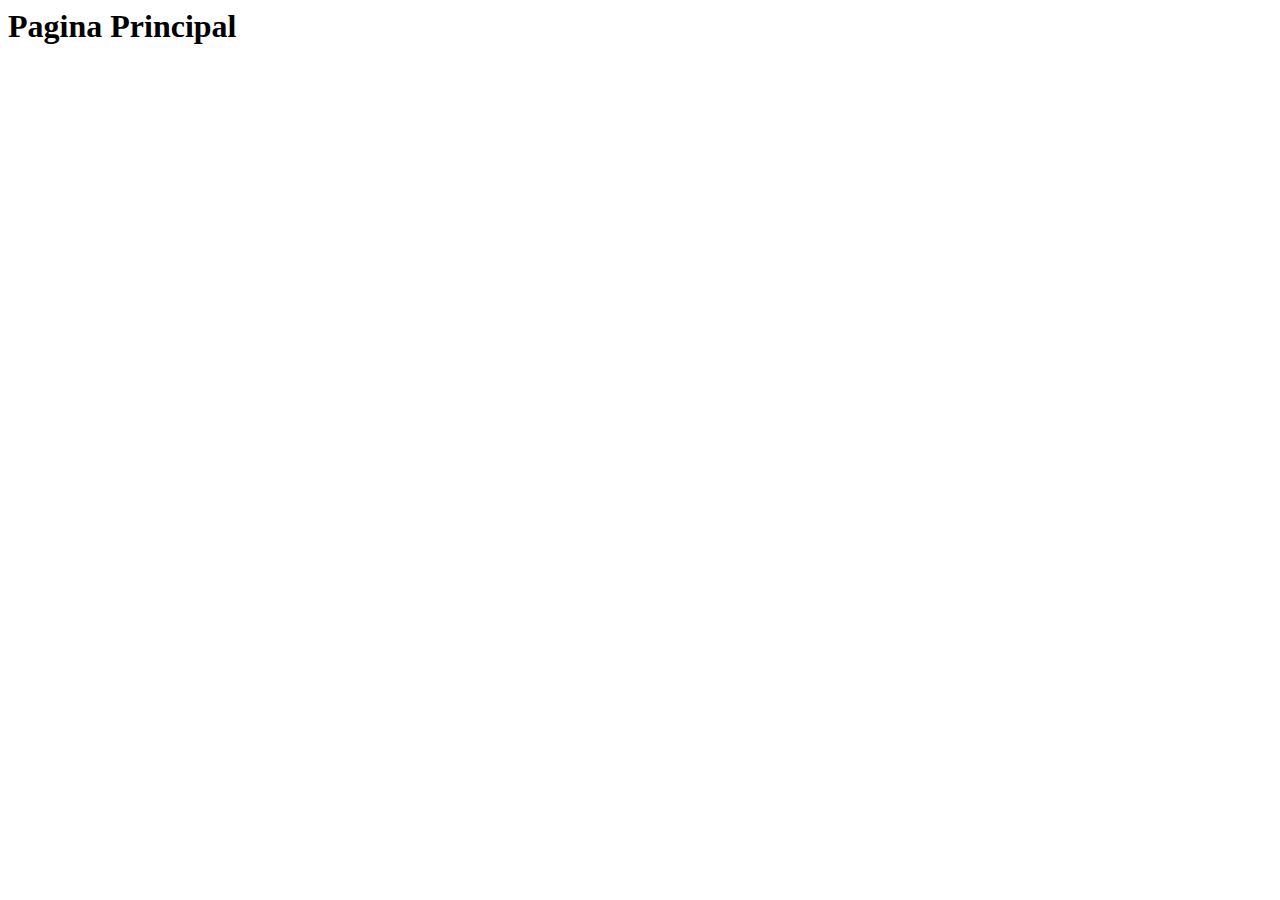
==== src/main/resources/templates/index.html @ f7fd6136 "Criacao do Projeto" ====
<html xmlns:th="http://www.thymeleaf.org">
    <head>
        <title>
            Principal
        </title>
    </head>
    <body>
        <h1>
            Pagina Principal
        </h1>
    </body>
</html>
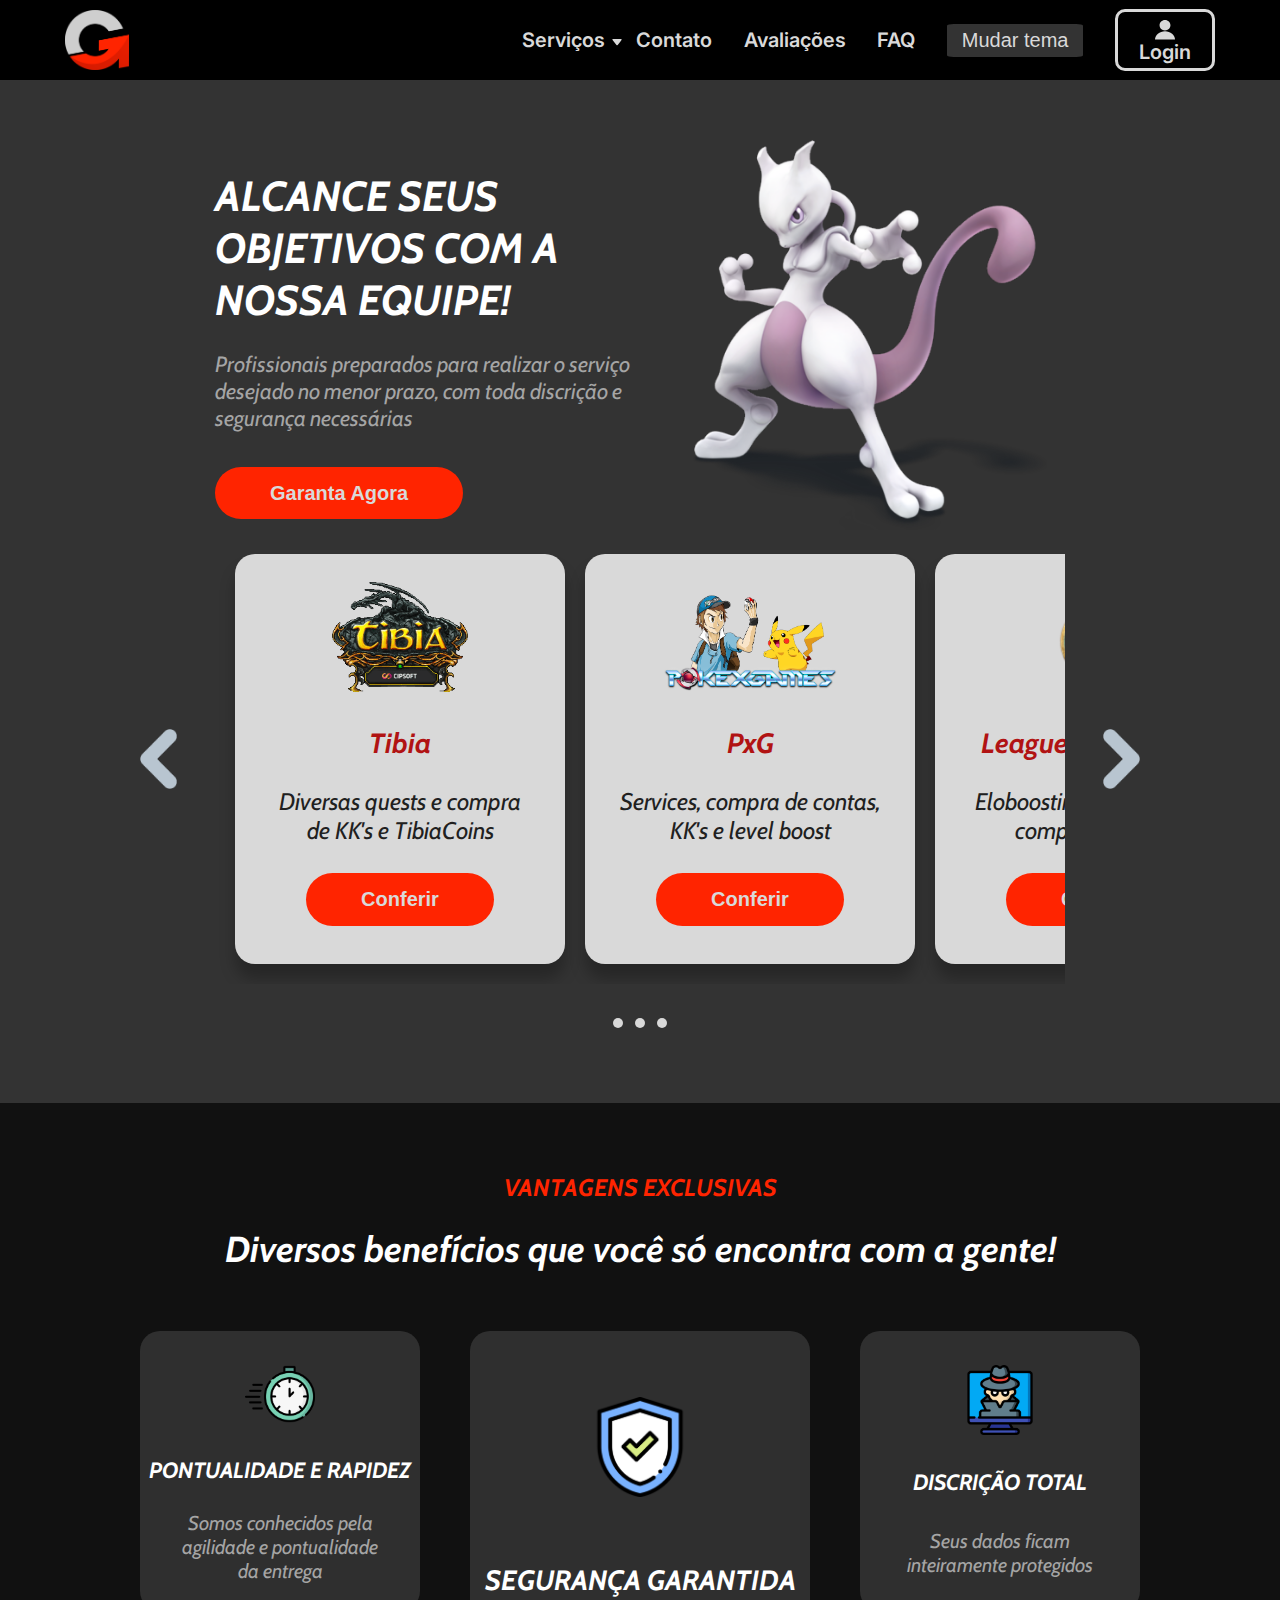
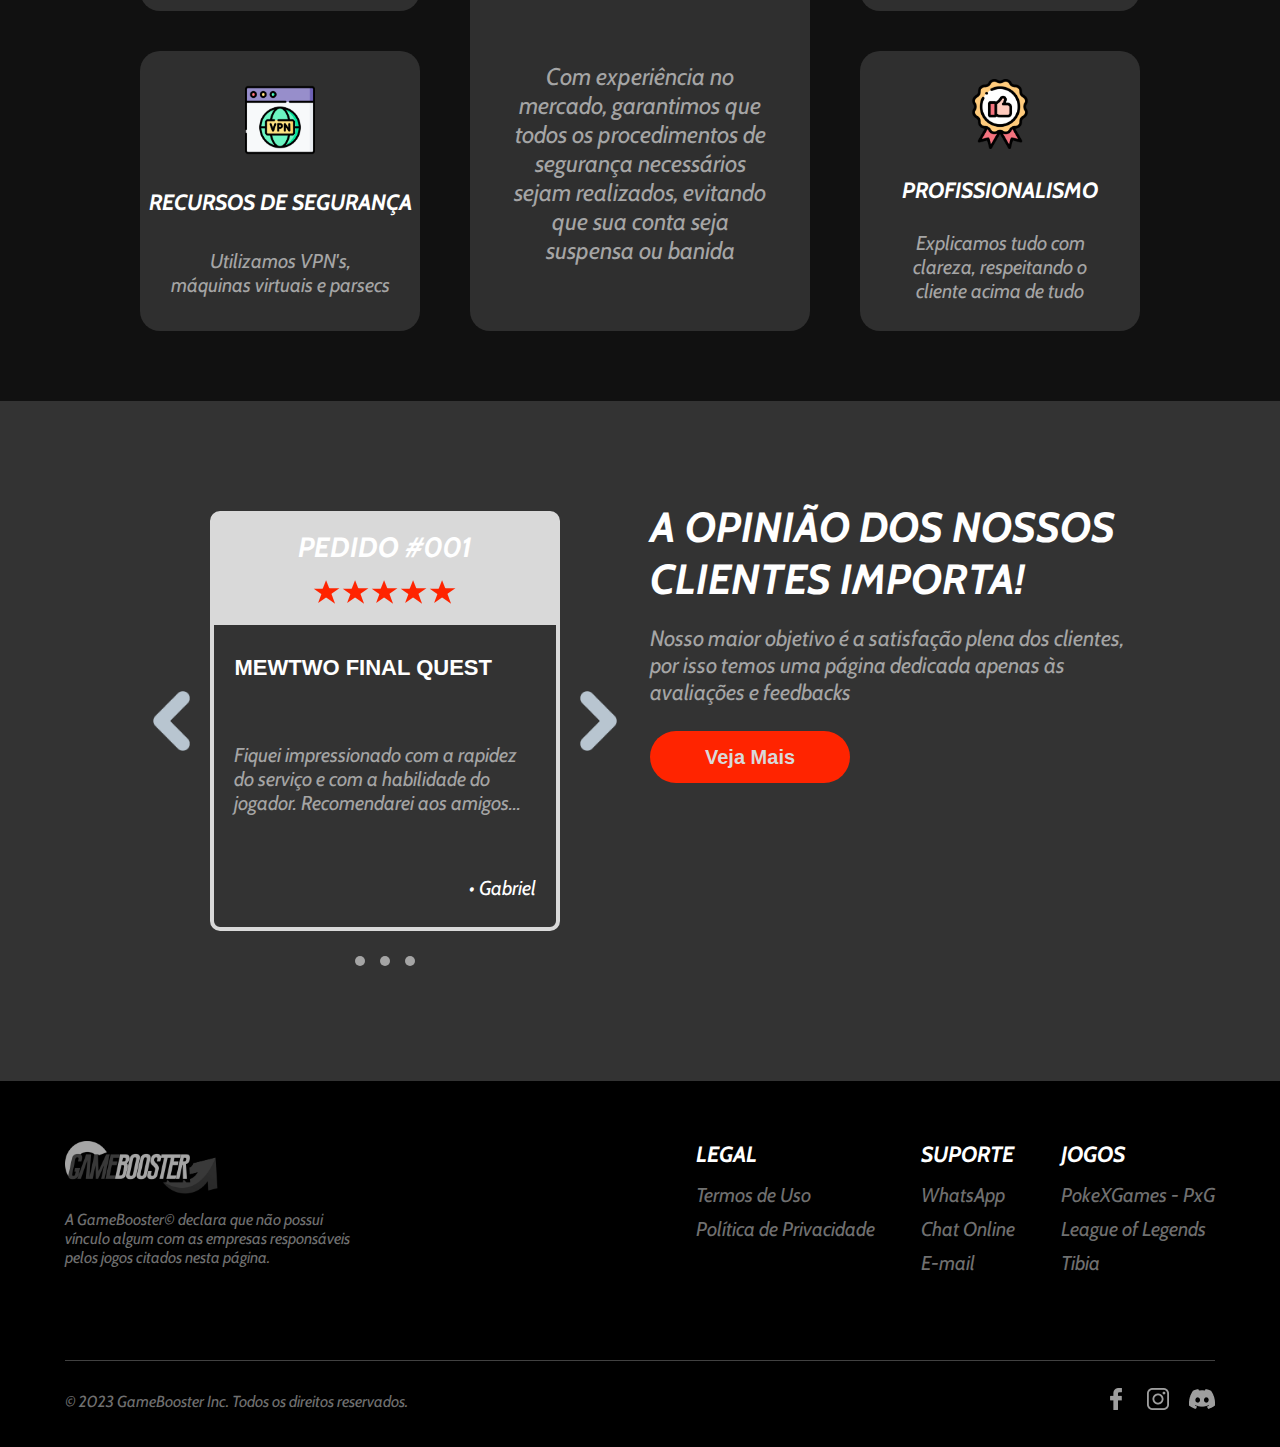
==== commit b0a1cfb1: "Um Teste" ====
--- a/src/main/resources/templates/index.html
+++ b/src/main/resources/templates/index.html
@@ -1,12 +1,461 @@
-<html xmlns:th="http://www.thymeleaf.org">
-    <head>
-        <title>
-            Principal
-        </title>
-    </head>
-    <body>
-        <h1>
-            Pagina Principal
-        </h1>
-    </body>
+<!DOCTYPE html>
+<html lang="pt-br" data-theme="dark" xmlns:th="http://www.thymeleaf.org">
+
+<head>
+    <meta charset="UTF-8">
+    <meta name="viewport" content="width=device-width, initial-scale=1.0, shrink-to-fit=no">
+    <link rel="stylesheet" href="../static/css/common.css">
+    <link rel="stylesheet" href="../static/css/home.css">
+    <script src="../static/script/script.js" defer></script>
+    <script src="../static/script/home.js" defer></script>
+    <script src="../static/script/login.js" defer></script>
+    <title>GameBooster</title>
+</head>
+
+<body>
+    <div>
+        <div class="login-caixa open">
+
+            <div class="login">
+                <div class="div-sair">
+                    <div class="sair">X</div>
+                </div>
+
+                <div class="login-texto">
+                    <h1>Efetuar Login</h1>
+
+                    <p>Acesse sua conta GameBooster</p>
+                </div>
+
+                <div class="continuar-ops">
+                    <div class="continuar">
+                        <img src="../static/imagens/google.png" alt="Logo do Google">
+                        <p>Continuar com o Google</p>
+                    </div>
+
+                    <div class="continuar">
+                        <img src="../static/imagens/facebook.png" alt="Logo do Facebook.">
+                        <p>Continuar com o Facebook</p>
+                    </div>
+
+                    <div class="continuar">
+                        <img src="../static/imagens/discord-icon.png" alt="Logo do Discord.">
+                        <p>Continuar com o Discord</p>
+                    </div>
+                </div>
+
+                <div class="centraliza-log">
+                    <div class="div-ou">
+                        <div></div>
+
+                        <p>ou</p>
+
+                        <div></div>
+                    </div>
+                </div>
+
+                <div class="email-senha">
+                    <form action="#" class="form" id="login-form">
+                        <input type="email" name="email" id="email" placeholder="Digite seu e-mail ou login">
+
+                        <input type="password" name="senha" id="senha" maxlength="14" placeholder="Digite sua senha">
+
+
+                        <p class="esq-sen">Esqueceu a senha?</p>
+
+                        <div class="confirmar">
+                            <button type="submit">Confirmar</button>
+                        </div>
+                        <div class="confirmar">
+                            <p class="nao-conta">Não possui uma conta? <a class="cadastre" href="#">Cadastre-se</a></p>
+                        </div>
+                    </form>
+                    <img src="../static/imagens/ZKZg.gif" alt="" class="loading-gif"/>
+                </div>
+
+            </div>
+        </div>
+    </div>
+
+    <header>
+        <div class="container-header">
+            <div class="logo-header">
+                <a class="logo-cv" th:href="@{/}">
+                    <img class="logo-cv" src="../static/imagens/logo-cv.png" alt="Logo da Gamebooster">
+                </a>
+            </div>
+
+            <!-- ========== MENU DESKTOP (VERSÃO DO PROJETO FINAL) ========== -->
+            <nav class="nav-comp">
+                <ul class="itens-nav">
+                    <li class="container-servicos">
+                        <span class="servicos">Serviços</span>
+                        <ul class="caixa-servicos">
+                            <li><a th:href="@{/contas}" class="servico borda-f">PokeXGames</a></li>
+                            <li><a th:href="@{/lol}" class="servico borda-f">League of Legends</a></li>
+                            <li><a th:href="@{/contas}" class="servico borda-f">Contas</a></li>
+                            <li><a th:href="@{/precos}" class="servico men">Preços</a></li>
+                        </ul>
+                    </li>
+                    <li class="brilinho"><a th:href="@{/contato}">Contato</a></li>
+                    <li class="brilinho"><a th:href="@{/avaliacoes}">Avaliações</a></li>
+                    <li class="brilinho"><a th:href="@{/faq}">FAQ</a></li>
+                    <button id="theme-button">Mudar tema</button>
+                    <li>
+                        <button id="botao-login">
+                            <img class="passar-c" src="../static/imagens/avatar-brilho.svg" alt="Icone de login com brilho.">
+                            <img class="mostrada" src="../static/imagens/avatar.svg" alt="Icone de login.">
+                            <span>Login</span>
+                        </button>
+                    </li>
+                </ul>
+            </nav>
+            <!-- ============================================================= -->
+
+            <!-- ========== MENU RESPONSIVO (VERSÃO DO PROJETO FINAL) ========== -->
+
+            <nav class="nav-cel">
+                <div class="menu-ham">
+
+                    <input id="caixa-invisivel" type="checkbox">
+
+                    <div class="fatias">
+                        <span></span>
+                        <span></span>
+                        <span></span>
+                    </div>
+
+                    <ul class="menu">
+                        <li class="menu-ham-tipog">
+                            <a th:href="@{/}"><img src="../static/imagens/tipografia.png"
+                                    alt="GameBooster escrito de forma estilizada."></a>
+
+                            <div class="menu-x">
+                                <input id="caixa-invisivel-2" type="checkbox">
+
+                                <div class="x-ham">
+                                    <span class="x1"></span>
+                                    <span class="x2"></span>
+                                </div>
+                            </div>
+                        </li>
+                        <input id="invisivel-servicos" type="checkbox">
+                        <li class="container-servicos-2">
+                            <span class="servicos-ham">Serviços -></span>
+                            <ul class="caixa-servicos-2">
+                                <li class="servicosabcd" id="servico-a"><a th:href="@{/contas}">PokeXGames</a></li>
+                                <li class="servicosabcd" id="servico-b"><a th:href="@{/lol}">League of Legends</a></li>
+                                <li class="servicosabcd" id="servico-c"><a th:href="@{/contas}">Contas</a></li>
+                                <!-- <li class="servicosabcd" id="servico-d"><a th:href="@{/contas}">Contas</a></li> -->
+                            </ul>
+                        </li>
+                        <li class="margem"></li>
+                        <li class="margem2"></li>
+                        <!-- <li class="brilinho"><a href="#">Intermédios</a></li> -->
+                        <li><a th:href="@{/precos}">Preços</a></li>
+                        <li><a th:href="@{/contato}">Contato</a></li>
+                        <li><a th:href="@{/avaliacoes}">Avaliações</a></li>
+                        <li><a th:href="@{/faq}">FAQ</a></li>
+                        <li><button class="theme-button">Mudar tema</button></li>
+                        <li class="menu-ham-log">
+                            <button id="botao-login-ham">LOGIN</button>
+                        </li>
+                        <li></li> <!-- Não apague isso -->
+                    </ul>
+                </div>
+            </nav>
+
+            <!-- ============================================================= -->
+
+        </div>
+    </header>
+
+    <main>
+        <section class="container">
+            <div class="parte-esq">
+                <h1>ALCANCE SEUS OBJETIVOS COM A NOSSA EQUIPE!</h1>
+
+                <p>Profissionais preparados para realizar o serviço desejado no menor prazo, com toda discrição e
+                    segurança necessárias</p>
+
+                <a href="#">
+                    <div class="botao-laranja">Garanta Agora</div>
+                </a>
+            </div>
+
+            <div class="imagem-mewtwo">
+                <img src="../static/imagens/mewtwo.png" alt="Pokémon chamado Mewtwo.">
+            </div>
+        </section>
+
+        <section class="caixa-setas">
+
+            <img class="seta-esquerda seta" src="../static/imagens/seta-esquerda.png" alt="Seta apondada para a esquerda.">
+
+            <div class="container2">
+                <div class="caixa-jogos tibia-esquerda">
+                    <a href="#"><img class="logo-jogos" src="../static/imagens/logo-tibia.gif" alt="Logo do jogo Tibia."></a>
+
+                    <a href="#">
+                        <h3>Tibia</h3>
+                    </a>
+
+                    <p>Diversas quests e compra de KK's e TibiaCoins</p>
+
+                    <a class="botao-laranja conferir" href="#">
+                        <div>Conferir</div>
+                    </a>
+                </div>
+
+                <div class="caixa-jogos">
+                    <a href="#"><img class="logo-jogos" src="../static/imagens/logo-pxg.png" alt="Logo do jogo PokeXGames."></a>
+
+                    <a href="#">
+                        <h3>PxG</h3>
+                    </a>
+
+                    <p>Services, compra de contas, KK's e level boost</p>
+
+                    <a class="botao-laranja conferir" href="#">
+                        <div>Conferir</div>
+                    </a>
+                </div>
+
+                <div class="caixa-jogos">
+                    <a href="#"><img class="logo-jogos" src="../static/imagens/logo-lol.png"
+                            alt="Logo do jogo Legue of Leagends."></a>
+
+                    <a href="#">
+                        <h3>League of Leagends</h3>
+                    </a>
+
+                    <p>Eloboosting, duoboosting e compra de contas</p>
+
+                    <a class="botao-laranja conferir" th:href="@{/lol}">
+                        <div>Conferir</div>
+                    </a>
+                </div>
+
+            </div>
+
+            <img class="seta-direita seta" src="../static/imagens/seta-direita.png" alt="Seta apondada para a direita.">
+
+        </section>
+
+        <div class="retangulos">
+            <div class="retang-p"></div>
+            <div class="retang-p"></div>
+            <div class="retang-p"></div>
+        </div>
+
+        <section class="vantagens">
+
+            <div class="titulo-h2-h3">
+                <h2>VANTAGENS EXCLUSIVAS</h2>
+
+                <h3>Diversos benefícios que você só encontra com a gente!</h3>
+            </div>
+
+            <div class="container-van">
+                <div class="van-flex">
+                    <div class="caixa-vantagem">
+                        <img src="../static/imagens/pontualidade.png" alt="Um relógio de ponteiros.">
+
+                        <h3>PONTUALIDADE E RAPIDEZ</h3>
+
+                        <p>Somos conhecidos pela agilidade e pontualidade da entrega</p>
+                    </div>
+
+                    <div class="caixa-vantagem">
+                        <img src="../static/imagens/vpn.png" alt="Um simbolo de VPN.">
+
+                        <h3>RECURSOS DE SEGURANÇA</h3>
+
+                        <p>Utilizamos VPN's, máquinas virtuais e parsecs</p>
+                    </div>
+                </div>
+
+                <div class="caixa-vantagem-c">
+                    <img src="../static/imagens/seguranca.png" alt="Um escudo com um sinal de correto.">
+
+                    <h3>SEGURANÇA GARANTIDA</h3>
+
+                    <p>Com experiência no mercado, garantimos que todos os procedimentos de segurança necessários sejam
+                        realizados, evitando que sua conta seja suspensa ou banida</p>
+                </div>
+
+                <div class="van-flex van-baixo">
+                    <div class="caixa-vantagem">
+                        <img src="../static/imagens/discricao.png" alt="Uma pessoa discreta.">
+
+                        <h3>DISCRIÇÃO TOTAL</h3>
+
+                        <p>Seus dados ficam inteiramente protegidos</p>
+                    </div>
+
+                    <div class="caixa-vantagem profissionalismo">
+                        <img src="../static/imagens/qualidade.png"
+                            alt="Uma medalha com uma mão com o polegar pra cima estampada em seu centro.">
+
+                        <h3>PROFISSIONALISMO</h3>
+
+                        <p>Explicamos tudo com clareza, respeitando o cliente acima de tudo</p>
+                    </div>
+                </div>
+            </div>
+        </section>
+
+        <section class="caixa-avaliacao-m">
+
+            <a class="aparece" th:href="@{/avaliacoes}">
+                <div class="botao-laranja estica">Veja Mais</div>
+            </a>
+
+            <div class="container-bolinhas">
+                <div class="mini-avaliacao">
+
+                    <img class="seta-esquerda-av-demo" src="../static/imagens/seta-esquerda.png"
+                        alt="Uma seta apontada para a esquerda.">
+
+                    <div class="rolagem-av">
+                        <div class="caixa-avaliacao">
+                            <div class="caixa-avaliacao-cima">
+                                <h3>PEDIDO #001</h3>
+                                <div class="caixa-estrelas">
+                                    <div class="five-pointed-star2"></div>
+                                    <div class="five-pointed-star2"></div>
+                                    <div class="five-pointed-star2"></div>
+                                    <div class="five-pointed-star2"></div>
+                                    <div class="five-pointed-star2"></div>
+                                </div>
+                            </div>
+                            <div class="caixa-avaliacao-baixo">
+                                <h4>MEWTWO FINAL QUEST</h4>
+
+                                <p>Fiquei impressionado com a rapidez do serviço e com a habilidade do jogador.
+                                    Recomendarei aos amigos...</p>
+
+                                <p class="nome">• Gabriel</p>
+                            </div>
+                        </div>
+                        <div class="caixa-avaliacao">
+                            <div class="caixa-avaliacao-cima">
+                                <h3>PEDIDO #001</h3>
+                                <div class="caixa-estrelas">
+                                    <div class="five-pointed-star2"></div>
+                                    <div class="five-pointed-star2"></div>
+                                    <div class="five-pointed-star2"></div>
+                                    <div class="five-pointed-star2"></div>
+                                    <div class="five-pointed-star2"></div>
+                                </div>
+                            </div>
+                            <div class="caixa-avaliacao-baixo">
+                                <h4>MEWTWO FINAL QUEST</h4>
+
+                                <p>Fiquei impressionado com a rapidez do serviço e com a habilidade do jogador.
+                                    Recomendarei aos amigos...</p>
+
+                                <p class="nome">• Gabriel</p>
+                            </div>
+                        </div>
+                        <div class="caixa-avaliacao tira-margem">
+                            <div class="caixa-avaliacao-cima">
+                                <h3>PEDIDO #001</h3>
+                                <div class="caixa-estrelas">
+                                    <div class="five-pointed-star2"></div>
+                                    <div class="five-pointed-star2"></div>
+                                    <div class="five-pointed-star2"></div>
+                                    <div class="five-pointed-star2"></div>
+                                    <div class="five-pointed-star2"></div>
+                                </div>
+                            </div>
+                            <div class="caixa-avaliacao-baixo">
+                                <h4>MEWTWO FINAL QUEST</h4>
+
+                                <p>Fiquei impressionado com a rapidez do serviço e com a habilidade do jogador.
+                                    Recomendarei aos amigos...</p>
+
+                                <p class="nome">• Gabriel</p>
+                            </div>
+                        </div>
+                    </div>
+
+                    <img class="seta-direita-av-demo" src="../static/imagens/seta-direita.png"
+                        alt="Uma seta apontada para a direita.">
+                </div>
+
+                <div class="caixa-bolinhas">
+                    <div></div>
+                    <div></div>
+                    <div></div>
+                </div>
+
+            </div>
+
+            <div class="caixa-opiniao">
+                <h2>A OPINIÃO DOS NOSSOS CLIENTES IMPORTA!</h2>
+
+                <p>Nosso maior objetivo é a satisfação plena dos clientes, por isso temos uma página dedicada apenas às
+                    avaliações e feedbacks</p>
+
+                <a th:href="@{/avaliacoes}">
+                    <div class="botao-laranja desaparece">Veja Mais</div>
+                </a>
+            </div>
+
+        </section>
+
+    </main>
+
+    <footer>
+
+        <div class="footer-area">
+            <div class="caixa-footer">
+                <div class="declaracao">
+                    <img class="tipografia-pb" src="../static/imagens/tipografia-PeB.png"
+                        alt="GameBooster escrito de forma estilizada.">
+                    <p>A GameBooster© declara que não possui vínculo algum com as empresas responsáveis pelos jogos
+                        citados nesta página.</p>
+                </div>
+
+                <nav class="opcoes-footer">
+
+                    <ul class="coluna-footer">
+                        <li>LEGAL</li>
+                        <li><a class="brilinho" href="#">Termos de Uso</a></li>
+                        <li><a class="brilinho" href="#">Política de Privacidade</a></li>
+                    </ul>
+
+                    <ul class="coluna-footer">
+                        <li>SUPORTE</li>
+                        <li><a class="brilinho" href="#">WhatsApp</a></li>
+                        <li><a class="brilinho" href="#">Chat Online</a></li>
+                        <li><a class="brilinho" href="#">E-mail</a></li>
+                    </ul>
+
+                    <ul class="coluna-footer">
+                        <li>JOGOS</li>
+                        <li><a class="brilinho" href="#">PokeXGames - PxG</a></li>
+                        <li><a class="brilinho" th:href="@{/lol}">League of Legends</a></li>
+                        <li><a class="brilinho" href="#">Tibia</a></li>
+                    </ul>
+
+                </nav>
+            </div>
+
+            <div class="footer-final">
+                <p>© 2023 GameBooster Inc. Todos os direitos reservados.</p>
+                <div class="flex-logos-footer">
+                    <a href="#"><img class="logos-footer" src="../static/imagens/facebook-logo-b.png" alt="Logo do Facebook."></a>
+                    <a href="#"><img class="logos-footer" src="../static/imagens/instagram-logo-b.png"
+                            alt="Logo do Instagram."></a>
+                    <a href="#"><img class="logos-footer" src="../static/imagens/discord-logo-b.png" alt="Logo do Discord."></a>
+                </div>
+            </div>
+        </div>
+    </footer>
+    <script src="../static/script/login.js" type="module"></script>
+    <script src="../static/script/script.js" defer></script>
+</body>
+
 </html>--- a/src/main/resources/static/css/common.css
+++ b/src/main/resources/static/css/common.css
@@ -0,0 +1,1545 @@
+@import url('https://fonts.googleapis.com/css2?family=Inter:wght@700&display=swap');
+@import url('https://fonts.googleapis.com/css2?family=Inter:wght@500;600&display=swap');
+@import url('https://fonts.googleapis.com/css2?family=Cabin:ital,wght@0,400;0,700;1,400;1,700&family=Inter&display=swap');
+
+/* body,
+header,
+footer,
+h1 {
+    transition: background-color 0.5s;
+
+    Bonito...pena que não funcionou como eu queria.
+    Adicionando transição para uma mudança suave de cor 
+}*/
+
+body {
+    /* background: linear-gradient(180deg, #0c0c0c 1.56%, #2b2b2b 110.39%, rgba(0, 0, 0, 0) 110.4%);*/
+    font-family: 'Segoe UI', Tahoma, Geneva, Verdana, sans-serif;
+    height: max-content;
+    margin: 0;
+}
+
+ul {
+    list-style-type: none;
+}
+
+a {
+    text-decoration: none;
+    color: #D9D9D9;
+}
+
+p,
+ul,
+h3,
+h2,
+h1,
+input {
+    margin: 0;
+    padding: 0;
+}
+
+p,
+h1,
+h2,
+h3,
+footer ul {
+    /* ---------- ALTERADO EM 08/09/2023 (Gabriel) ---------- */
+    font-family: Cabin;
+    /* ---------- ALTERADO EM 08/09/2023 (Gabriel) ---------- */
+    font-style: italic;
+    /* ---------- ALTERADO EM 08/09/2023 (Gabriel) ---------- */
+}
+
+h1 {
+    font-size: 3rem;
+    color: #FFF;
+    margin: 0;
+}
+
+#botao-login,
+.servicos,
+.brilinho,
+.servico,
+.menu-ham a,
+#invisivel-servicos~li.container-servicos-2 span {
+    transition: text-shadow 0.2s ease;
+}
+
+#botao-login:hover,
+.servicos:hover,
+.brilinho:hover,
+.servico:hover,
+.menu-ham a:hover,
+#invisivel-servicos:hover~li.container-servicos-2 span {
+    text-shadow: #CECECE 1px 0 7px;
+}
+
+.seta,
+.seta-direita-av-demo,
+.seta-esquerda-av-demo {
+    transition: 0.2s;
+}
+
+.seta:hover,
+.seta-direita-av-demo:hover,
+.seta-esquerda-av-demo:hover,
+.seta-esquerda-av,
+.seta-direita-av {
+    -webkit-filter: drop-shadow(0px 0px 4px #bbb);
+    filter: drop-shadow(0px 0px 4px #bbb);
+    cursor: pointer;
+}
+
+/* Header */
+
+header {
+    background-color: #000;
+    width: 100%;
+    position: sticky;
+    top: 0;
+    z-index: 10;
+    color: #D9D9D9;
+    text-align: center;
+    font-family: Inter, sans-serif;
+}
+
+.container-header {
+    max-width: 1260px;
+    margin: 0 auto;
+    height: 80px;
+    display: flex;
+    align-items: center;
+    justify-content: space-between;
+}
+
+.logo-header {
+    flex-grow: 5;
+    flex-shrink: 0;
+    display: flex;
+    justify-content: start;
+    align-items: center;
+}
+
+.logo-cv {
+    max-width: 100%;
+    height: 60px;
+}
+
+header nav {
+    flex-grow: 2;
+    flex-shrink: 0;
+}
+
+.itens-nav {
+    font-size: 1.25rem;
+    font-weight: 600;
+    /* ---------- ALTERADO EM 12/09/2023 (Gabriel) ---------- */
+    display: flex;
+    align-items: center;
+    justify-content: space-between;
+    flex-grow: 2;
+    flex-shrink: 0;
+}
+
+.container-servicos {
+    position: relative;
+    padding: 10px 0;
+}
+
+.servicos {
+    cursor: pointer;
+}
+
+.servicos::after {
+    content: url(../imagens/seta.svg);
+    padding-left: 7px;
+    position: absolute;
+    top: 8px;
+    transform: scale(1.1);
+}
+
+.caixa-servicos {
+    background-color: #2F2F2F;
+    border-radius: 10px;
+    padding-top: 10px;
+    visibility: hidden;
+    position: absolute;
+    justify-content: space-around;
+    top: 40px;
+    left: -10px;
+    height: 240px;
+    width: 220px;
+    z-index: 11;
+}
+
+li:hover .caixa-servicos {
+    display: flex;
+    align-items: center;
+    flex-direction: column;
+    visibility: visible;
+}
+
+.servico {
+    width: 200px;
+    display: block;
+    cursor: pointer;
+    padding-bottom: 18px;
+}
+
+.borda-f {
+    border-bottom: 1px solid #D9D9D9;
+}
+
+.container-contas {
+    position: relative;
+    padding: 0 10px 10px 10px;
+    width: 200px;
+    display: block;
+    cursor: pointer;
+}
+
+.container-contas span::after {
+    content: url(../imagens/seta.svg);
+    padding-left: 10px;
+    position: absolute;
+    top: 7.6px;
+    transform: rotate(-90deg) scale(1.2);
+}
+
+.caixa-contas {
+    background-color: #2F2F2F;
+    border-radius: 10px;
+    padding-top: 10px;
+    visibility: hidden;
+    position: absolute;
+    justify-content: space-around;
+    top: -20px;
+    left: 220px;
+    height: 120px;
+    width: 220px;
+    z-index: 12;
+}
+
+li.container-contas:hover .caixa-contas {
+    display: flex;
+    align-items: center;
+    flex-direction: column;
+    visibility: visible;
+}
+
+.borda-c {
+    border-bottom: 1px solid #D9D9D9;
+}
+
+.men {
+    padding-bottom: 10px;
+}
+
+#botao-login {
+    width: 100px;
+    height: 62px;
+    font-size: 1.25rem;
+    font-weight: 600;
+    /* ---------- ALTERADO EM 12/09/2023 (Gabriel) ---------- */
+    color: #D9D9D9;
+    border: 3px solid #D9D9D9;
+    background-color: #000;
+    border-radius: 10px;
+    cursor: pointer;
+    display: flex;
+    flex-direction: column;
+    align-items: center;
+    font-family: Inter, sans-serif;
+    transition: box-shadow 0.3s ease;
+}
+
+[data-theme="light"] #botao-login {
+    color: #000;
+    border: 3px solid #000;
+    background-color: #8f8f8f;
+}
+
+#botao-login:hover {
+    box-shadow: 0.005px 0.005px 5px #CECECE, 0.005px 0.005px 5px #CECECE, 0.005px 0.005px 5px #CECECE, 0.005px -0.005px 5px #CECECE;
+}
+
+.passar-c {
+    display: none;
+    position: absolute;
+    max-width: 100%;
+    height: 30px;
+    opacity: 0.7;
+    padding-top: 1.48px;
+}
+
+#botao-login:hover .passar-c {
+    display: inline;
+}
+
+.mostrada {
+    z-index: 11;
+    max-width: 100%;
+    height: 20px;
+    padding-top: 7px;
+}
+
+
+/* Menu Responsivo */
+
+.nav-cel {
+    display: none;
+    max-width: max-content;
+}
+
+.menu-ham {
+    z-index: 1;
+    height: 95px;
+}
+
+.menu-ham input#caixa-invisivel {
+    width: 40px;
+    height: 32px;
+    position: relative;
+    top: 33px;
+    left: -6px;
+    cursor: pointer;
+    opacity: 0;
+    z-index: 2;
+}
+
+.menu-ham>div>span {
+    display: block;
+    width: 30px;
+    height: 3px;
+    margin-bottom: 8.5px;
+    position: relative;
+    background-color: #D9D9D9;
+    border-radius: 3px;
+    z-index: 1;
+    transform-origin: 4px 0px;
+    transition: transform 0.5s cubic-bezier(0.77, 0.2, 0.05, 1.0),
+        background 0.5s cubic-bezier(0.77, 0.2, 0.05, 1.0),
+        opacity 0.55s ease;
+}
+
+.menu-ham div.fatias span:first-child {
+    transform-origin: 0% 0%;
+}
+
+.menu-ham div.fatias span:nth-last-child(2) {
+    transform-origin: 0% 100%;
+}
+
+.menu-ham input:checked~div.fatias span:nth-child(1) {
+    transform: rotate(45deg) translateY(-1px) scaleX(1.3);
+}
+
+.menu-ham input:checked~div.fatias span:nth-child(2) {
+    transform: rotate(0deg) scale(0);
+}
+
+.menu-ham input:checked~div.fatias span:nth-child(3) {
+    transform: rotate(-45deg) translate(-2px, -2px) scaleX(1.3);
+}
+
+.menu {
+    position: absolute;
+    top: 0px;
+    left: 0px;
+    width: 300px;
+    height: 100vh;
+    overflow: auto;
+    z-index: 3;
+    padding: 20px 20px 20px 30px;
+    background-color: #353535;
+    -webkit-font-smoothing: antialiased;
+    transform-origin: 0% 0%;
+    transform: translate(-100%, 0);
+    transition: transform 0.5s cubic-bezier(0.77, 0.2, 0.05, 1.0);
+}
+
+.menu>li {
+    font-size: 1.5rem;
+    text-align: start;
+    color: #D9D9D9;
+    padding-bottom: 30px;
+}
+
+.menu-ham-tipog {
+    padding-bottom: 50px;
+}
+
+.menu li:last-child {
+    padding-bottom: 0px;
+}
+
+.menu-ham input:checked~ul {
+    transform: none;
+}
+
+.menu-ham-tipog {
+    display: flex;
+    align-items: center;
+    justify-content: space-between;
+}
+
+.menu-ham .menu-ham-tipog .x-ham {
+    rotate: 45deg;
+    width: max-content;
+}
+
+.menu-ham-tipog a img {
+    max-width: 100%;
+    height: 70px;
+    padding-top: 20px;
+}
+
+.menu-x {
+    position: relative
+}
+
+#caixa-invisivel-2 {
+    width: 27px;
+    height: 30px;
+    position: absolute;
+    top: -4px;
+    left: -6px;
+    cursor: pointer;
+    opacity: 0;
+    z-index: 2;
+}
+
+.menu-ham .menu-ham-tipog .x-ham span {
+    height: 2px;
+    width: 32.35px;
+    margin: 0;
+    border-radius: 10px;
+}
+
+.menu-ham-tipog .x-ham span:first-child {
+    position: relative;
+    top: 13px;
+}
+
+.menu-ham-tipog .x-ham span:last-child {
+    rotate: 90deg;
+    position: relative;
+    left: 13px;
+}
+
+#invisivel-servicos {
+    position: absolute;
+    cursor: pointer;
+    opacity: 0;
+    top: 148px;
+    left: 30px;
+    width: 98px;
+    height: 29px;
+}
+
+.menu .caixa-servicos-2 {
+    z-index: 3;
+}
+
+.menu .caixa-servicos-2>li.servicosabcd {
+    font-size: 1.375rem;
+    position: absolute;
+    left: 60px;
+    transform-origin: 0% 0%;
+}
+
+#servico-a {
+    top: 195px;
+    transform: translate(-170%, 0);
+    transition: transform cubic-bezier(0, 0.09, 1, -0.8) 0.6s;
+}
+
+#servico-b {
+    top: 235px;
+    transform: translate(-220%, 0);
+    transition: transform cubic-bezier(0, 0.09, 1, -0.6) 0.5s;
+}
+
+#servico-c {
+    top: 275px;
+    transform: translate(-500%, 0);
+    transition: transform cubic-bezier(0, 0.09, 1, -0.6) 0.3s;
+}
+
+#servico-d {
+    top: 285px;
+    transform: translate(-600%, 0);
+    transition: transform cubic-bezier(0, 0.09, 1, -0.6) 0.2s;
+}
+
+#invisivel-servicos:checked~.container-servicos-2>ul>li {
+    transform: translate(0%, 0);
+}
+
+#invisivel-servicos:checked~.container-servicos-2>.caixa-servicos-2>#servico-a {
+    transition: transform 0.2s;
+}
+
+#invisivel-servicos:checked~.container-servicos-2>.caixa-servicos-2>#servico-b {
+    transition: transform 0.4s;
+}
+
+#invisivel-servicos:checked~.container-servicos-2>.caixa-servicos-2>#servico-c {
+    transition: transform 0.5s;
+}
+
+#invisivel-servicos:checked~.container-servicos-2>.caixa-servicos-2>#servico-d {
+    transition: transform 0.7s;
+}
+
+#invisivel-servicos:checked~.margem {
+    animation-duration: 0.6s;
+    animation-name: margem-maior;
+    animation-fill-mode: forwards;
+}
+
+.menu li.margem {
+    padding-bottom: 0px;
+    height: 0px;
+}
+
+@keyframes margem-maior {
+    from {
+        margin-top: 0;
+    }
+
+    to {
+        margin-top: 115px;
+        animation-play-state: paused;
+    }
+}
+
+#invisivel-servicos~.margem {
+    animation-duration: 1.8s;
+    animation-name: margem-menor;
+    animation-fill-mode: forwards;
+}
+
+@keyframes margem-menor {
+    from {
+        margin: 115px;
+    }
+
+    to {
+        margin: 0;
+    }
+}
+
+/* fhkjdlorimasvfhkjdlorimasvfhkjdlorimasvfhkjdlorimasvfhkjdlorimasvfhkjdlorimasvfhkjdlorimasvfhkjdlorimasvfhkjdlorimasvfhkjdlorimasvfhkjdlorimasv
+    fhkjdlorimasvfhkjdlorimasvfhkjdlorimasvfhkjdlorimasvfhkjdlorimasvfhkjdlorimasvfhkjdlorimasvfhkjdlorimasvfhkjdlorimasvfhkjdlorimasvfhkjdlorimasv
+    fhkjdlorimasvfhkjdlorimasvfhkjdlorimasvfhkjdlorimasvfhkjdlorimasvfhkjdlorimasvfhkjdlorimasvfhkjdlorimasvfhkjdlorimasvfhkjdlorimasvfhkjdlorimasv
+    fhkjdlorimasvfhkjdlorimasvfhkjdlorimasvfhkjdlorimasvfhkjdlorimasvfhkjdlorimasvfhkjdlorimasvfhkjdlorimasvfhkjdlorimasvfhkjdlorimasvfhkjdlorimasv
+    fhkjdlorimasvfhkjdlorimasvfhkjdlorimasvfhkjdlorimasvfhkjdlorimasvfhkjdlorimasvfhkjdlorimasvfhkjdlorimasvfhkjdlorimasvfhkjdlorimasvfhkjdlorimasv
+*/
+
+#servico-d {
+    z-index: 3;
+    left: -40px;
+}
+
+#invisivel-contas {
+    width: 78px;
+    height: 26px;
+    position: relative;
+    top: 30px;
+    left: 100px;
+    cursor: pointer;
+    opacity: 0;
+    z-index: 2;
+}
+
+.livra-caixa {
+    position: absolute;
+    left: 100px;
+}
+
+#servico-d .caixa-contas-ham {
+    position: absolute;
+}
+
+#servico-d .container-contas-2 li {
+    font-size: 1.25rem;
+    position: absolute;
+    width: max-content;
+    left: 130px;
+    transform-origin: 0% 0%;
+}
+
+#servico-d #conta-a {
+    top: 40px;
+    transform: translate(-250%, 0);
+    transition: transform cubic-bezier(0, 0.09, 1, -0.7) 0.7s;
+}
+
+#servico-d #conta-b {
+    top: 75px;
+    transform: translate(-250%, 0);
+    transition: transform cubic-bezier(0, 0.09, 1, -0.7) 0.5s;
+}
+
+
+#servico-d #invisivel-contas:checked~.container-contas-2 ul li {
+    transform: translate(0%, 0);
+    transition: cubic-bezier(0.46, 0, 0.83, 0);
+}
+
+#servico-d #invisivel-contas:checked~.container-contas-2 #conta-a {
+    transition: transform 0.3s;
+}
+
+#servico-d #invisivel-contas:checked~.container-contas-2 #conta-b {
+    transition: transform 0.6s;
+}
+
+
+
+.menu .margem2 {
+    padding-bottom: 0px;
+    height: 0.01px;
+}
+
+
+.margem2-1 {
+    animation-duration: 0.6s;
+    animation-name: margem-maior2;
+    animation-fill-mode: forwards;
+}
+
+
+
+@keyframes margem-maior2 {
+    from {
+        margin-top: 0;
+    }
+
+    to {
+        margin-top: 100px;
+        animation-play-state: paused;
+    }
+}
+
+.margem2-2 {
+    animation-duration: 0.6s;
+    animation-name: margem-menor2;
+    animation-fill-mode: forwards;
+}
+
+@keyframes margem-menor2 {
+    from {
+        margin: 50px;
+    }
+
+    to {
+        margin: 0;
+    }
+}
+
+/* fhkjdlorimasvfhkjdlorimasvfhkjdlorimasvfhkjdlorimasvfhkjdlorimasvfhkjdlorimasvfhkjdlorimasvfhkjdlorimasvfhkjdlorimasvfhkjdlorimasvfhkjdlorimasv
+    fhkjdlorimasvfhkjdlorimasvfhkjdlorimasvfhkjdlorimasvfhkjdlorimasvfhkjdlorimasvfhkjdlorimasvfhkjdlorimasvfhkjdlorimasvfhkjdlorimasvfhkjdlorimasv
+    fhkjdlorimasvfhkjdlorimasvfhkjdlorimasvfhkjdlorimasvfhkjdlorimasvfhkjdlorimasvfhkjdlorimasvfhkjdlorimasvfhkjdlorimasvfhkjdlorimasvfhkjdlorimasv
+    fhkjdlorimasvfhkjdlorimasvfhkjdlorimasvfhkjdlorimasvfhkjdlorimasvfhkjdlorimasvfhkjdlorimasvfhkjdlorimasvfhkjdlorimasvfhkjdlorimasvfhkjdlorimasv
+    fhkjdlorimasvfhkjdlorimasvfhkjdlorimasvfhkjdlorimasvfhkjdlorimasvfhkjdlorimasvfhkjdlorimasvfhkjdlorimasvfhkjdlorimasvfhkjdlorimasvfhkjdlorimasv
+*/
+
+.menu .menu-ham-log {
+    padding: 100px 0 50px 0;
+}
+
+#botao-login-ham {
+    margin: 50px 0 0 10px;
+    border: none;
+    width: 270px;
+    height: 50px;
+    color: #D9D9D9;
+    background: #FF2400;
+    font-family: Inter;
+    /* ---------- ALTERADO EM 08/09/2023 (Gabriel) ---------- */
+    font-size: 1.15rem;
+    /* ---------- ALTERADO EM 08/09/2023 (Gabriel) ---------- */
+    font-weight: bold;
+    border-radius: 10px;
+    transition: 150ms;
+    /* ---------- ALTERADO EM 08/09/2023 (Gabriel) ---------- */
+}
+
+#botao-login-ham:hover {
+    /* ---------- ALTERADO EM 08/09/2023 (Gabriel) ---------- */
+    background-color: #B81A00;
+    cursor: pointer;
+}
+
+/* Ínicio login */
+
+.login-caixa {
+    position: fixed;
+    align-items: center;
+    justify-content: center;
+    height: 100vh;
+    width: 100%;
+    background: rgba(0, 0, 0, 0.2);
+    z-index: 100;
+    animation: mostrar-login-caixa 1s;
+}
+
+.open {
+    display: none;
+}
+
+@keyframes mostrar-login-caixa {
+    0% {
+        opacity: 0;
+    }
+
+    100% {
+        opacity: 1;
+    }
+}
+
+.login {
+
+    width: 390px;
+    margin: 0 auto;
+    background: #D7C8C8F2;
+    border-radius: 10px;
+    padding-bottom: 20px;
+}
+
+.div-sair {
+    display: flex;
+    justify-content: flex-end
+}
+
+.sair {
+    font-family: sans-serif;
+    color: #9B9B9B;
+    font-size: 1.75rem;
+    font-weight: bold;
+    padding: 5px 5px 0px 0px;
+    cursor: pointer;
+}
+
+.login-texto {
+    margin-bottom: 25px;
+}
+
+.login-texto h1 {
+    color: #222222;
+    font-size: 2rem;
+    text-align: center;
+    margin: 0px 0px 7px 0px;
+}
+
+.login-texto p {
+    color: #606060;
+    font-size: 1.125rem;
+    text-align: center;
+    margin: 0px;
+}
+
+.continuar-ops {
+    display: flex;
+    row-gap: 15px;
+    align-items: center;
+    flex-direction: column;
+}
+
+.continuar {
+    height: 40px;
+    width: 324px;
+    background-color: #B1B1B1;
+    display: flex;
+    align-items: center;
+    justify-content: flex-start;
+    column-gap: 40px;
+    border-radius: 5px;
+    cursor: pointer;
+}
+
+.continuar img {
+    max-width: 100%;
+    height: 22px;
+    padding-left: 10px;
+}
+
+.continuar p,
+.div-ou p {
+    margin: 0px;
+}
+
+.centraliza-log {
+    max-width: 324px;
+    margin: 30px auto;
+}
+
+.email-senha,
+.confirmar {
+    max-width: 324px;
+    margin: 0 auto;
+}
+
+.div-ou {
+    display: flex;
+    align-items: center;
+    justify-content: space-between;
+}
+
+.div-ou div {
+    width: 140px;
+    border: 1px solid #A5A5A5;
+}
+
+.div-ou p {
+    font-size: 0.875rem;
+}
+
+.email-senha form {
+    display: flex;
+    flex-direction: column;
+    justify-content: center;
+    row-gap: 15px;
+    margin-top: 20px;
+}
+
+.email-senha form input {
+    padding: 0 10px;
+    margin: 0;
+    height: 40px;
+    width: 300px;
+    font-size: 0.875rem;
+    outline: none;
+    border: 1px solid #999999;
+    border-radius: 5px;
+}
+
+.loading-gif {
+    height: 60px;
+    margin-left: auto;
+    margin-right: auto;
+    display: none;
+}
+
+.esq-sen {
+    color: #4F4F4F;
+    margin: 7px 0;
+    padding-right: 4px;
+    font-size: 0.875rem;
+    text-align: right;
+    cursor: pointer;
+}
+
+.confirmar button {
+    margin: 14px 0px 10px 0px;
+    background-color: #FF2400;
+    color: #FFFFFF;
+    outline: none;
+    border: none;
+    border-radius: 8px;
+    font-size: 1rem;
+    padding: 0px;
+    height: 40px;
+    width: 324px;
+    cursor: pointer;
+}
+
+.nao-conta {
+    margin: 0;
+    font-size: 1.125rem;
+    color: #545454;
+    font-weight: 500;
+    text-align: center;
+}
+
+.nao-conta a {
+    color: #FF2400;
+}
+
+/* Seção Avaliação */
+
+.caixa-avaliacao-m {
+    max-width: 1000px;
+    margin: 0 auto;
+    display: flex;
+    flex-wrap: wrap;
+    column-gap: 20px;
+    padding: 100px 0;
+}
+
+.container-bolinhas {
+    flex: 1;
+}
+
+.mini-avaliacao {
+    display: flex;
+    align-items: center;
+    justify-content: space-evenly;
+}
+
+.seta-esquerda-av-demo,
+.seta-direita-av-demo {
+    max-width: 100%;
+    height: 60px;
+    cursor: pointer;
+}
+
+.rolagem-av {
+    height: 440px;
+    width: 365px;
+    overflow-x: scroll;
+    display: flex;
+    /* justify-content: center; */
+    align-items: center;
+    /* column-gap: 20px; */
+}
+
+.rolagem-av::-webkit-scrollbar {
+    display: none;
+}
+
+.caixa-estrelas {
+    display: flex;
+    justify-content: center;
+    column-gap: 3px;
+}
+
+.caixa-comentarios {
+    display: flex;
+    justify-content: space-between;
+    align-items: center;
+}
+
+.caixa-avaliacao {
+    background: none;
+    height: 412px;
+    width: 342px;
+    border: 4px solid #D9D9D9;
+    border-radius: 10px;
+    flex-shrink: 0;
+    margin: 0 20px 0 8px;
+}
+
+[data-theme="light"] .caixa-avaliacao {
+    border: 4px solid #333;
+}
+
+.caixa-avaliacao:hover {
+    /* ---------- ALTERADO EM 08/09/2023 (Gabriel) ---------- */
+    box-shadow: 0px 0px 9px 0px #bbbbbb;
+}
+
+.tira-margem {
+    margin-right: 8px;
+}
+
+.caixa-avaliacao-cima {
+    display: flex;
+    flex-direction: column;
+    align-items: center;
+    background-color: #D9D9D9;
+}
+
+[data-theme="light"] .caixa-avaliacao-cima {
+    background-color: #333;
+    color: #000;
+}
+
+.caixa-avaliacao-cima h3 {
+    font-size: 1.75rem;
+    margin: 15px 0 10px 0;
+}
+
+[data-theme="light"] .caixa-avaliacao-cima h3 {
+    color: #ffffff;
+}
+
+.caixa-avaliacao-cima .caixa-estrelas {
+    margin-bottom: 15px;
+}
+
+.caixa-avaliacao-baixo {
+    height: 295px;
+    background: none;
+    border-radius: 0px 0px 25px 25px;
+    display: flex;
+    flex-direction: column;
+    justify-content: space-between;
+}
+
+.caixa-avaliacao-baixo h4 {
+    font-size: 1.375rem;
+    color: #ffffff;
+    margin: 30px 20px 0 20px;
+}
+
+[data-theme="light"] .caixa-avaliacao-baixo h4 {
+    color: #000;
+}
+
+.caixa-avaliacao-baixo p {
+    font-size: 1.25rem;
+    color: #A5A5A5;
+    margin: 0 20px;
+}
+
+[data-theme="light"] .caixa-avaliacao-baixo p {
+    color: #333;
+}
+
+.aparece {
+    display: none;
+}
+
+.caixa-avaliacao-baixo .nome {
+    color: #ffffff;
+    text-align: right;
+    padding-bottom: 20px;
+}
+
+.caixa-opiniao {
+    flex: 1;
+}
+
+.caixa-opiniao h2 {
+    font-size: 3rem;
+    color: #ffffff;
+    margin-bottom: 20px;
+}
+
+[data-theme="light"] .caixa-opiniao h2 {
+    color: #333;
+}
+
+[data-theme="light"] .caixa-jogos {
+    background-color: #000;
+    color: #D9D9D9;
+}
+
+.caixa-opiniao p {
+    font-size: 1.5rem;
+    color: #A5A5A5;
+    margin-bottom: 40px;
+}
+
+[data-theme="light"] .caixa-opiniao p {
+    color: #333;
+}
+
+.caixa-bolinhas {
+    width: 60px;
+    height: 40px;
+    margin: 0 auto;
+    display: flex;
+    align-items: center;
+    flex-direction: row;
+    justify-content: space-between;
+}
+
+.caixa-bolinhas div {
+    background-color: #A5A5A5;
+    width: 10px;
+    height: 10px;
+    border-radius: 50px;
+}
+
+.five-pointed-star2 {
+    --star-color: #FF2400;
+    margin: 1em auto;
+    font-size: 0.85em;
+    position: relative;
+    display: block;
+    width: 0px;
+    height: 0px;
+    border-right: 1em solid transparent;
+    border-bottom: 0.7em solid var(--star-color);
+    border-left: 1em solid transparent;
+    transform: rotate(35deg);
+}
+
+.five-pointed-star2:before {
+    border-bottom: 0.8em solid var(--star-color);
+    border-left: 0.3em solid transparent;
+    border-right: 0.3em solid transparent;
+    position: absolute;
+    height: 0;
+    width: 0;
+    top: -0.45em;
+    left: -0.65em;
+    display: block;
+    content: "";
+    transform: rotate(-35deg);
+}
+
+.five-pointed-star2:after {
+    position: absolute;
+    display: block;
+    top: 0.03em;
+    left: -1.05em;
+    width: 0;
+    height: 0;
+    border-right: 1em solid transparent;
+    border-bottom: 0.7em solid var(--star-color);
+    border-left: 1em solid transparent;
+    transform: rotate(-70deg);
+    content: "";
+}
+
+/* Footer */
+
+footer {
+    background-color: #000;
+    width: 100%;
+}
+
+.footer-area {
+    height: auto;
+    max-width: 1260px;
+    /* ---------- ALTERADO EM 12/09/2023 (Gabriel) ---------- */
+    margin: 0 auto;
+    padding-top: 60px;
+}
+
+.caixa-footer {
+    border-bottom: 1.5px solid #414141;
+    padding-bottom: 75px;
+    display: flex;
+    flex-wrap: wrap;
+    column-gap: 30%;
+}
+
+.declaracao {
+    flex: 1.65;
+}
+
+.opcoes-footer {
+    display: flex;
+    flex-wrap: wrap;
+    align-items: baseline;
+    justify-content: space-between;
+    flex: 3;
+}
+
+.tipografia-pb {
+    max-width: 100%;
+    height: 55px;
+}
+
+.caixa-footer p {
+    font-size: 1rem;
+    margin: 10px 0 0 0;
+    color: #707070;
+}
+
+[data-theme="light"] .caixa-footer p {
+    color: #ffffff;
+}
+
+p {
+    color: #A5A5A5;
+}
+
+.coluna-footer li:first-child {
+    color: #FFF;
+    font-size: 1.375rem;
+    padding-bottom: 15px;
+    font-weight: bold;
+    /* ---------- ALTERADO EM 08/09/2023 (Gabriel) ---------- */
+}
+
+.coluna-footer li {
+    padding-bottom: 10px;
+}
+
+.coluna-footer li .brilinho:hover {
+    /* ---------- ALTERADO EM 08/09/2023 (Gabriel) ---------- */
+    text-shadow: #7c7c7c 0 0 7px;
+}
+
+footer a {
+    color: #707070;
+    /* ---------- ALTERADO EM 08/09/2023 (Gabriel) ---------- */
+    font-size: 1.25rem;
+}
+
+[data-theme="light"] footer a {
+    color: #ffffff;
+}
+
+.footer-final {
+    display: flex;
+    flex-wrap: wrap;
+    align-items: center;
+    justify-content: space-between;
+    /* ---------- ALTERADO EM 08/09/2023 (Gabriel) ---------- */
+    padding: 25px 0 30px 0;
+}
+
+.footer-final p {
+    margin: 0;
+    color: #707070;
+    /* ---------- ALTERADO EM 08/09/2023 (Gabriel) ---------- */
+}
+
+[data-theme="light"] .footer-final p  {
+    color: #fff;
+}
+
+.flex-logos-footer {
+    display: flex;
+    column-gap: 20px;
+    align-items: center;
+    justify-content: space-between;
+}
+
+.logos-footer {
+    flex-shrink: 0;
+    transition: 150ms;
+    /* ---------- ALTERADO EM 08/09/2023 (Gabriel) ---------- */
+}
+
+
+
+.logos-footer:hover {
+    filter: opacity(0.4) drop-shadow(0 0 #FF2400);
+}
+
+/* Responsivo */
+
+@media screen and (max-width: 1300px) {
+
+    .container-header {
+        max-width: 1150px;
+    }
+
+    .footer-area {
+        max-width: 1150px;
+    }
+
+}
+
+@media screen and (max-width: 1200px) {
+
+    /* Header */
+
+    .container-header {
+        max-width: 900px;
+    }
+
+    /* Footer */
+
+    .caixa-footer {
+        /* flex-direction: column; */
+        padding-bottom: 30px;
+        max-width: 900px;
+        margin: 0 auto;
+        column-gap: 5%;
+    }
+
+    /* .declaracao {
+        padding-bottom: 40px;
+    }
+
+    .declaracao p {
+        width: 350px;
+    } */
+
+    /* .opcoes-footer {
+        column-gap: 10px;
+    } */
+
+    .coluna-footer {
+        padding-bottom: 20px;
+    }
+
+    .footer-final {
+        max-width: 900px;
+        margin: 0 auto;
+    }
+
+    .opcoes-footer,
+    .declaracao {
+        margin: 0 15px;
+    }
+
+}
+
+@media screen and (max-width: 1050px) {
+
+    .caixa-avaliacao-m {
+        max-width: 600px;
+        padding: 60px 0;
+        flex-direction: column-reverse;
+    }
+
+    .caixa-avaliacao-m .estica {
+        display: block;
+        text-align: center;
+        width: 145px;
+        margin: 0 auto;
+        margin-top: 40px;
+    }
+
+}
+
+@media screen and (max-width: 1000px) {
+
+    header {
+        height: 60px;
+    }
+
+    .container-header {
+        height: 60px;
+    }
+
+    .logo-cv {
+        height: 40px;
+    }
+
+    .nav-comp {
+        display: none;
+    }
+
+    .nav-cel {
+        display: inline;
+    }
+
+}
+
+@media screen and (max-width: 950px) {
+
+    .container-header {
+        max-width: 650px;
+    }
+
+    /* Footer */
+
+    .caixa-footer {
+        max-width: 650px;
+        flex-wrap: wrap;
+        column-gap: 8%;
+    }
+
+    .declaracao {
+        display: flex;
+        align-items: center;
+        flex-direction: column;
+        /* text-align: center; */
+        font-size: 1.25rem;
+    }
+
+    .declaracao p {
+        width: auto;
+    }
+
+    .footer-final {
+        max-width: 650px;
+        text-align: center;
+    }
+
+    .flex-logos-footer {
+        padding: 30px 0 20px 0;
+        padding-top: 25px;
+        margin: 0 auto;
+        column-gap: 20px;
+    }
+}
+
+@media screen and (max-width: 700px) {
+
+    /* Avaliação */
+
+    .caixa-avaliacao-m {
+        width: 450px;
+    }
+
+    .rolagem-av {
+        height: 470px;
+        width: 350px;
+    }
+
+    .caixa-avaliacao-m h2 {
+        font-size: 2rem;
+    }
+
+    .caixa-avaliacao {
+        width: 272px;
+        height: 450px;
+    }
+
+    .seta-esquerda-av-demo,
+    .seta-direita-av-demo {
+        display: none;
+    }
+
+    .caixa-avaliacao-baixo {
+        height: 340px;
+    }
+
+}
+
+@media screen and (max-width: 650px) {
+
+    .container-header {
+        max-width: 450px;
+    }
+
+}
+
+@media screen and (max-width: 500px) {
+
+    .container-header {
+        max-width: 300px;
+    }
+
+    .logo-header {
+        margin-left: 9px;
+    }
+
+    .menu {
+        width: 250px;
+        padding: 5px 5px 5px 20px;
+    }
+
+    .menu li.menu-ham-tipog:first-child {
+        padding-bottom: 40px;
+    }
+
+    .menu-ham-tipog a img {
+        height: 55px;
+        padding-top: 25px;
+    }
+
+    #invisivel-servicos {
+        width: 80px;
+        height: 20px;
+        top: 130px;
+        left: 19px;
+    }
+
+    .menu li {
+        font-size: 1.125rem;
+        padding-bottom: 20px;
+    }
+
+    #servico-a {
+        top: 165px;
+    }
+
+    #servico-b {
+        top: 205px;
+    }
+
+    #servico-c {
+        top: 245px;
+    }
+
+    #servico-d {
+        top: 285px;
+    }
+
+    #botao-login-ham {
+        margin: 0 0 0 28px;
+        width: 180px;
+        font-size: 1.125rem;
+    }
+
+    /* Seção Avaliação */
+
+    .caixa-avaliacao-m {
+        width: 300px;
+    }
+
+    .rolagem-av {
+        width: 300px;
+    }
+
+    .rolagem-av .caixa-avaliacao {
+        width: 240px;
+    }
+
+    /* Footer */
+
+    .caixa-footer {
+        max-width: 350px;
+    }
+
+    .footer-final {
+        max-width: 330px;
+    }
+}
+
+@media screen and (max-width: 400px) {
+    .caixa-footer {
+        max-width: 280px;
+    }
+
+    .footer-final {
+        max-width: 260px;
+    }
+}
+
+
+/* ATRIBUTOS PARA A MUDANÇA DE ESTILO NO SITE*/
+
+/* Estilos para o tema light */
+[data-theme="light"] {
+    background-color: #fff;
+    color: #000;
+}
+
+/* Estilos para o tema dark */
+[data-theme="dark"] {
+    background-color: #333;
+    color: #fff;
+}
+
+
+
+[data-theme="light"] header {
+    background-color: #8f8f8f;
+    color: #fff;
+}
+
+[data-theme="light"] header a{
+    color: #fff;
+}
+
+[data-theme="dark"] header {
+    background-color: #000;
+}
+
+[data-theme="light"] footer {
+    background-color: #8f8f8f;
+}
+
+[data-theme="dark"] footer {
+    background-color: #000;
+    color: #fff;
+}
+
+[data-theme="light"] body {
+    background-color: #f0f0f0;
+    color: #000;
+}
+
+[data-theme="dark"] body {
+    background-color: #333;
+    color: #fff;
+}
+
+[data-theme="light"] h1 {
+    color: #000;
+}
+
+#theme-button{
+    background-color: #333;
+    border-radius: 5%;
+    border: none;
+    color: #D9D9D9;
+    cursor: pointer;
+    font-size: 20px;
+    padding: 5px 15px;
+}--- a/src/main/resources/static/css/home.css
+++ b/src/main/resources/static/css/home.css
@@ -0,0 +1,437 @@
+
+.container {
+    padding-top: 60px;
+    max-width: 1080px;
+    margin: 0 auto;
+    display: flex;
+}
+
+.parte-esq { /* ---------- ALTERADO EM 08/09/2023 (Gabriel) ---------- */
+    display: flex;
+    flex-wrap: wrap;
+    align-content: center;
+    gap: 10px;
+}
+
+.parte-esq p {
+    color: #A5A5A5;
+    font-size: 1.5rem;
+    margin: 15px 0 40px 0;
+}
+
+[data-theme="light"] .parte-esq p  {
+    color: #494949;
+}
+
+.caixa-setas {
+    max-width: 1240px;
+    margin: 0 auto;
+    display: flex;
+    align-items: center;
+    justify-content: space-between;
+}
+
+.container2 {
+    height: 450px;
+    width: 1080px;
+    display: flex;
+    justify-content: space-between;
+    align-items: center;
+    overflow-x: scroll;
+}
+
+.container2::-webkit-scrollbar {
+    display: none;
+}
+
+.seta-direita, .seta-esquerda {
+    max-width: 100%;
+    height: 60px;
+    cursor: pointer;
+}
+
+/* .setas {
+    max-width: 100%;
+    height: 70px;
+    transition: 150ms; ---------- ALTERADO EM 08/09/2023 (Gabriel) ----------
+}
+
+.seta {
+    max-width: 100%;
+    height: 50px;
+    transition: 150ms; ---------- ALTERADO EM 08/09/2023 (Gabriel) ----------
+} */
+
+.caixa-jogos {
+    background-color: #D9D9D9;
+    margin: 15px 10px;
+    width: 330px;
+    height: 400px;
+    display: flex;
+    flex-direction: column;
+    align-items: center;
+    justify-content: space-evenly;
+    border-radius: 20px;
+    box-shadow: 0px 15px 15px rgba(0, 0, 0, 0.25);
+    font-size: 1.5rem;
+    flex-shrink: 0;
+    padding-bottom: 10px; /* ---------- ALTERADO EM 08/09/2023 (Gabriel) ---------- */
+    transition: 150ms; /* ---------- ALTERADO EM 08/09/2023 (Gabriel) ---------- */
+}
+
+[data-theme="light"] .caixa-jogos {
+    background-color: #333;
+    color: #D9D9D9;
+}
+
+.caixa-jogos:hover {
+    transform: scale(1.1); /* ---------- ALTERADO EM 08/09/2023 (Gabriel) ---------- */
+}
+
+.tibia-esquerda {
+    margin-left: 20px;
+}
+
+.logo-jogos {
+    max-width: 100%;
+    height: 110px;
+}
+
+.caixa-jogos h3 {
+    text-align: center;
+    color: #B11313;
+    font-size: 1.75rem;
+}
+
+.caixa-jogos p {
+    color: #202020;
+    margin: 0 35px;
+    text-align: center;
+}
+
+[data-theme="light"] .caixa-jogos p{
+        color: #D9D9D9;
+}
+
+.botao-laranja {
+    background-color: #FF2400;
+    display: inline;
+    font-size: 1.25rem;
+    font-weight: bold;
+    padding: 15px 55px;
+    border-radius: 40px;
+    transition: 150ms; /* ---------- ALTERADO EM 08/09/2023 (Gabriel) ---------- */
+}
+
+.botao-laranja:hover {
+    background-color: #B81A00;
+}
+
+.retangulos {
+    display: flex;
+    align-items: center;
+    justify-content: center;
+    column-gap: 12px;
+    margin: 34px 0 75px 0;
+}
+
+.retang-p {
+    background-color: #D9D9D9;
+    border-radius: 50%;
+    height: 10px;
+    width: 10px;
+}
+
+
+.vantagens {
+    background-color: #111111;
+    text-align: center;
+    padding: 70px 0;
+}
+
+[data-theme="light"] .vantagens {
+    background-color: #aaaaaa;
+}
+
+.vantagens h2 {
+    color: #FF2400;
+    font-size: 1.5rem;
+    margin: 0;
+}
+
+.vantagens .titulo-h2-h3 h3 {
+    color: #ffffff;
+    font-size: 2.25rem;
+    margin: 25px 0px 60px 0px;
+}
+
+.container-van {
+    display: flex;
+    flex-wrap: wrap;
+    justify-content: space-between;
+    max-width: 1220px;
+    margin: 0 auto;
+    color: #ffffff;
+}
+
+.van-flex {
+    display: flex;
+    flex-wrap: wrap;
+    flex-direction: column;
+    row-gap: 40px;
+}
+
+.caixa-vantagem {
+    background-color: #2F2F2F;
+    border-radius: 20px;
+    height: 280px;
+    width: 365px;
+    display: flex;
+    flex-direction: column;
+    justify-content: space-evenly;
+    align-items: center;
+}
+
+.caixa-vantagem img {
+    max-width: 100%;
+    height: 70px;
+}
+
+.caixa-vantagem h3 {
+    font-size: 1.375rem;
+}
+
+.caixa-vantagem p {
+    color: #A5A5A5;
+    font-size: 1.25rem;
+    margin: 0 30px;
+}
+
+.caixa-vantagem-c {
+    background-color: #2F2F2F;
+    border-radius: 20px;
+    height: 600px;
+    width: 380px;
+    display: flex;
+    flex-direction: column;
+    justify-content: space-evenly;
+    align-items: center;
+}
+
+.caixa-vantagem-c img {
+    max-width: 100px;
+    height: 100px;
+    flex-shrink: 0;
+}
+
+.caixa-vantagem-c h3 {
+    font-size: 1.75rem;
+}
+
+.caixa-vantagem-c p {
+    font-size: 1.5rem;
+    margin: 0 40px;
+}
+
+/* RESPONSIVO */
+
+
+@media screen and (max-width: 1300px) {
+
+    .container {
+        max-width: 850px;
+    }
+
+    .parte-esq h1, .caixa-opiniao h2 {
+        font-size: 2.625rem;
+    }
+
+    .parte-esq p, .caixa-opiniao p {
+        font-size: 1.375rem;
+    }
+
+    .container div img {
+        width: max-content;
+        height: 390px;
+    }
+
+    .caixa-setas {
+        max-width: 1000px;
+    }
+
+    .container2 {
+        max-width: 850px;
+    }
+
+    .container-van {
+        max-width: 1000px;
+    }
+
+    .caixa-vantagem {
+        width: 280px;
+    }
+
+    .caixa-vantagem-c {
+        width: 340px;
+    }
+
+}
+
+@media screen and (max-width: 1050px) {
+
+    .container {
+        max-width: 650px;
+        height: 420px;
+    }
+
+    .parte-esq h1, .caixa-opiniao h2 {
+        font-size: 2.25rem;
+    }
+
+    .container div img {
+        width: max-content;
+        height: 340px;
+    }
+
+    .caixa-setas {
+        max-width: 650px;
+    }
+
+    .container2 {
+        max-width: 550px;
+    }
+
+    .aparece {
+        display: inline;
+    }
+
+    .desaparece {
+        display: none;
+    }
+
+    .vantagens .titulos-vantagens {
+        margin: 0 auto;
+        width: 650px;
+    }
+
+    .container-van {
+        max-width: 650px;
+    }
+
+    .container-van .caixa-vantagem-c, .container-van .profissionalismo {
+        width: 320px;
+    }
+
+    .van-baixo {
+        width: 650px;
+        margin-top: 40px;
+        flex-direction: row;
+        justify-content: space-between;
+    }
+
+    .caixa-vantagem {
+        width: 280px;
+    }
+
+    .caixa-vantagem-c {
+        width: 340px;
+    }
+}
+
+@media screen and (max-width: 700px) {
+
+    .container {
+        max-width: 450px;
+        height: auto;
+    }
+
+    .imagem-mewtwo {
+        display: none;
+    }
+
+    .caixa-setas {
+        padding-top: 60px;
+        max-width: 400px;
+        justify-content: center;
+    }
+
+    .container2 {
+        max-width: max-content;
+    }
+
+    .caixa-jogos {
+        margin: auto 10px;
+    }
+
+    .caixa-jogos:hover {
+        transform: none;
+    }
+
+    .seta-esquerda, .seta-direita {
+        display: none;
+    }
+
+    .caixa-jogos .tibia-esquerda {
+        margin-left: 0px;
+    }
+
+    .vantagens .titulos-vantagens h3 {
+        font-size: 2rem;
+    }
+
+    .vantagens .titulos-vantagens {
+        width: 450px;
+    }
+
+    .vantagens .container-van {
+        max-width: 450px;
+        justify-content: center;
+    }
+
+    .van-flex {
+        justify-content: center;
+    }
+
+    .container-van .caixa-vantagem {
+        width: 320px;
+    }
+
+    .caixa-vantagem-c {
+        margin-top: 40px;
+    }
+}
+
+@media screen and (max-width: 500px) {
+
+    .container {
+        max-width: 300px;
+    }
+
+    .caixa-setas {
+        width: 300px;
+    }
+
+    .caixa-jogos {
+        width: 250px;
+    }
+
+    .caixa-jogos p{
+        font-size: 1.375rem;
+    }
+
+    .vantagens .titulos-vantagens {
+        width: 300px;
+    }
+
+    .vantagens .titulos-vantagens h3 {
+        font-size: 1.75rem;
+    }
+
+    .container-van .caixa-vantagem,.container-van  .caixa-vantagem-c {
+        width: 300px;
+    }
+
+    .container-van .caixa-vantagem p, .container-van  .caixa-vantagem-c p {
+        font-size: 1.375rem;
+    }
+}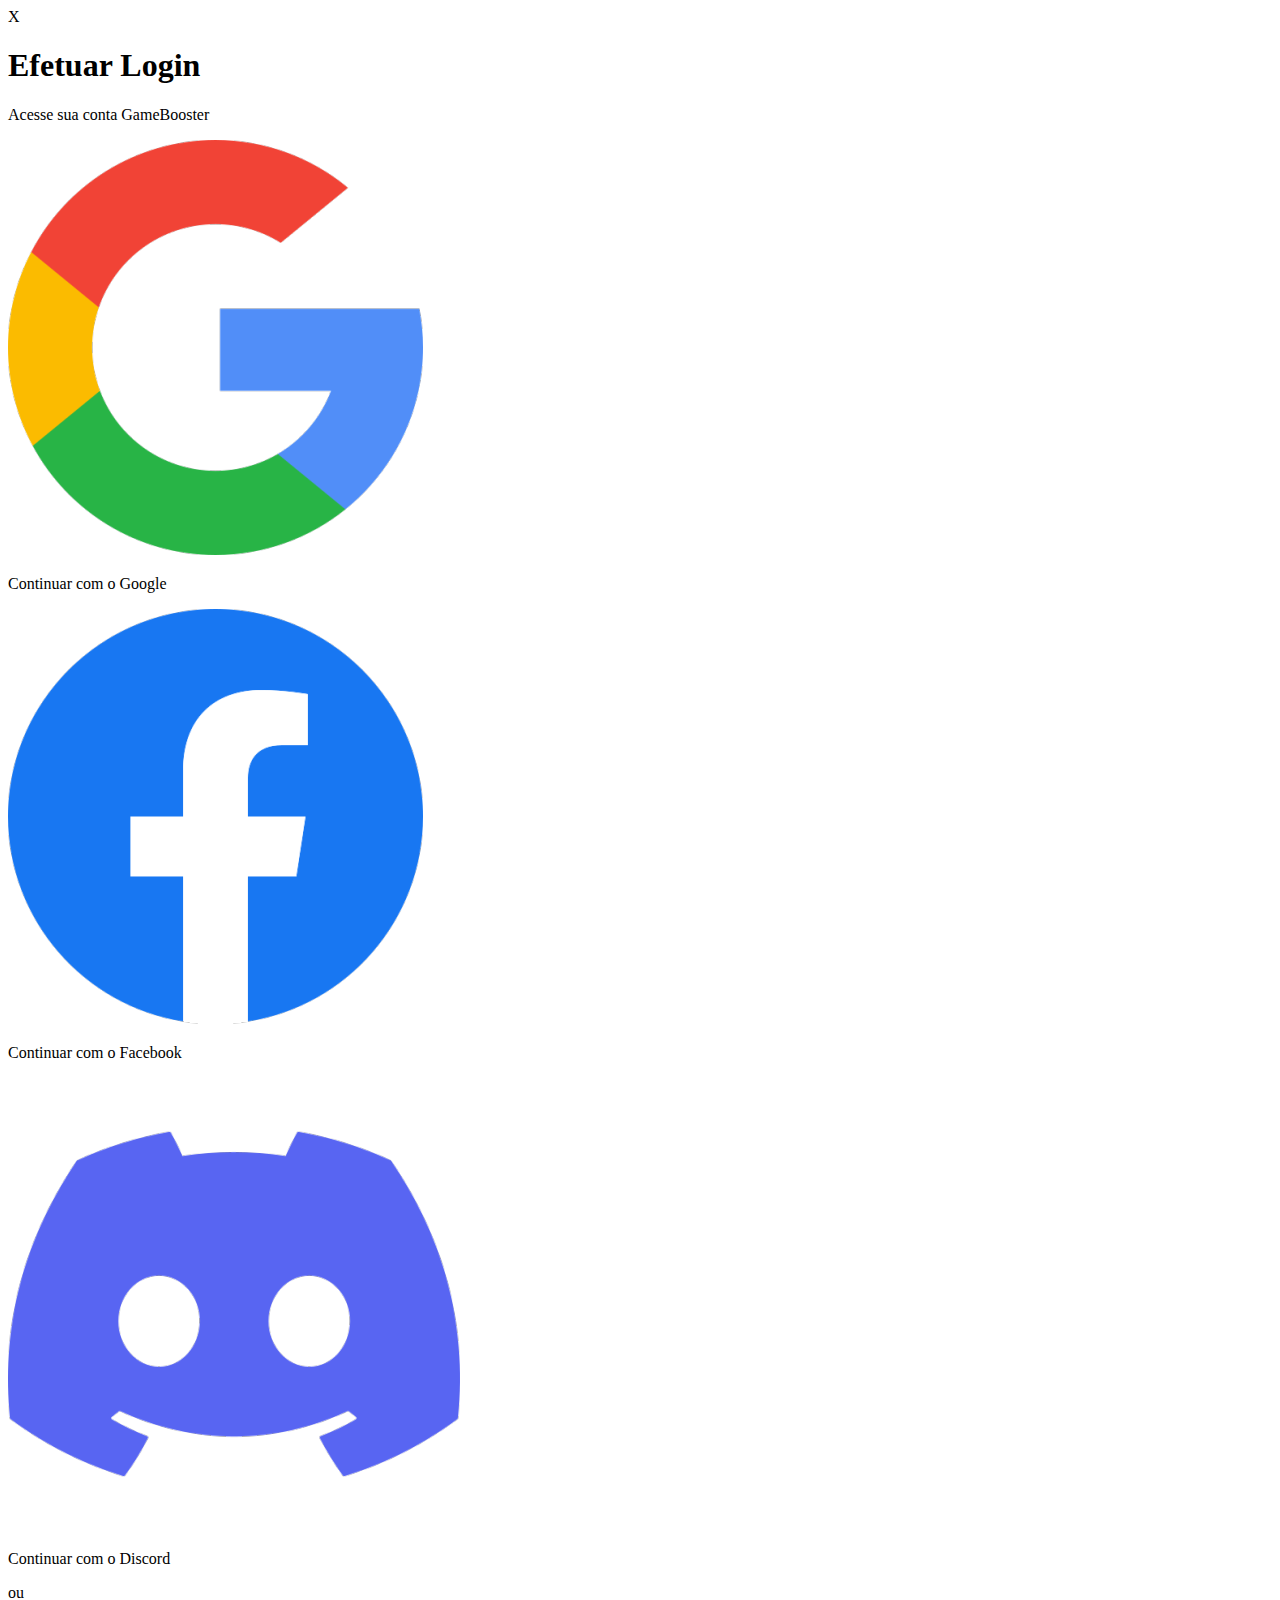
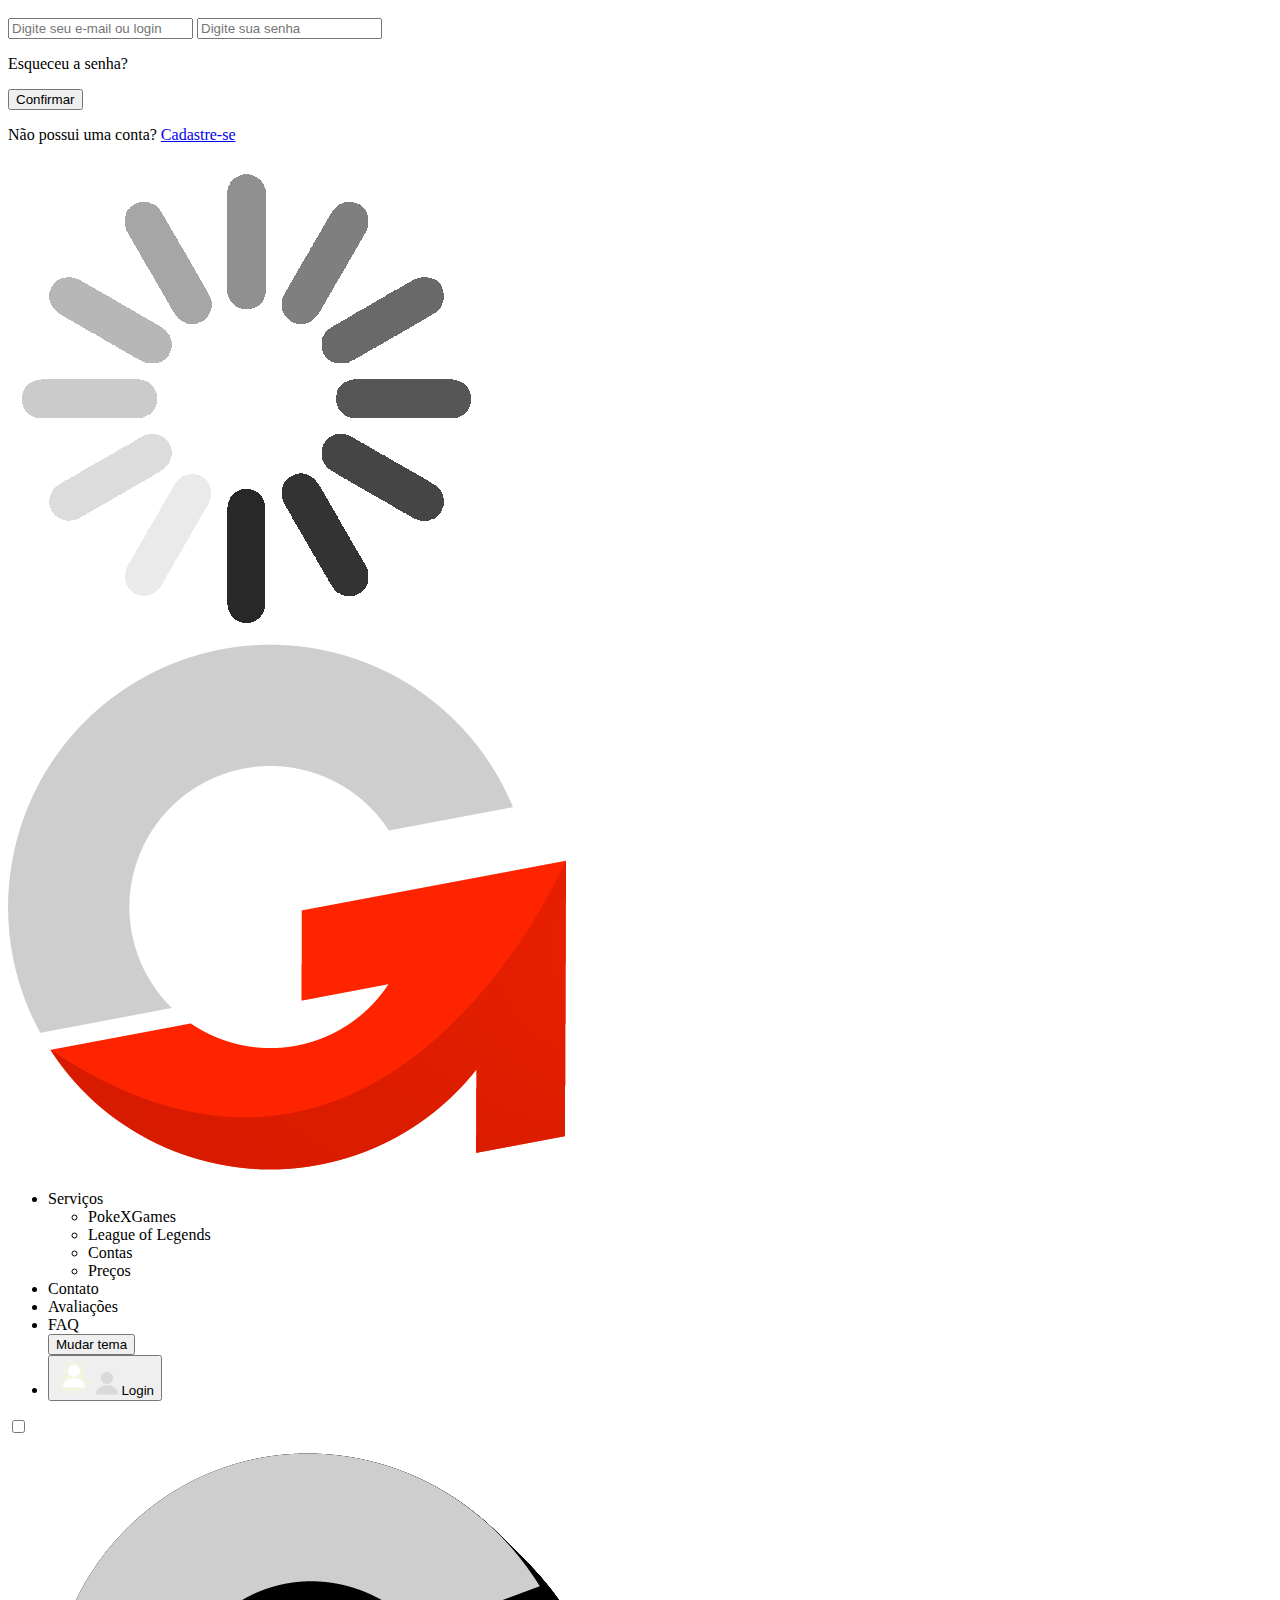
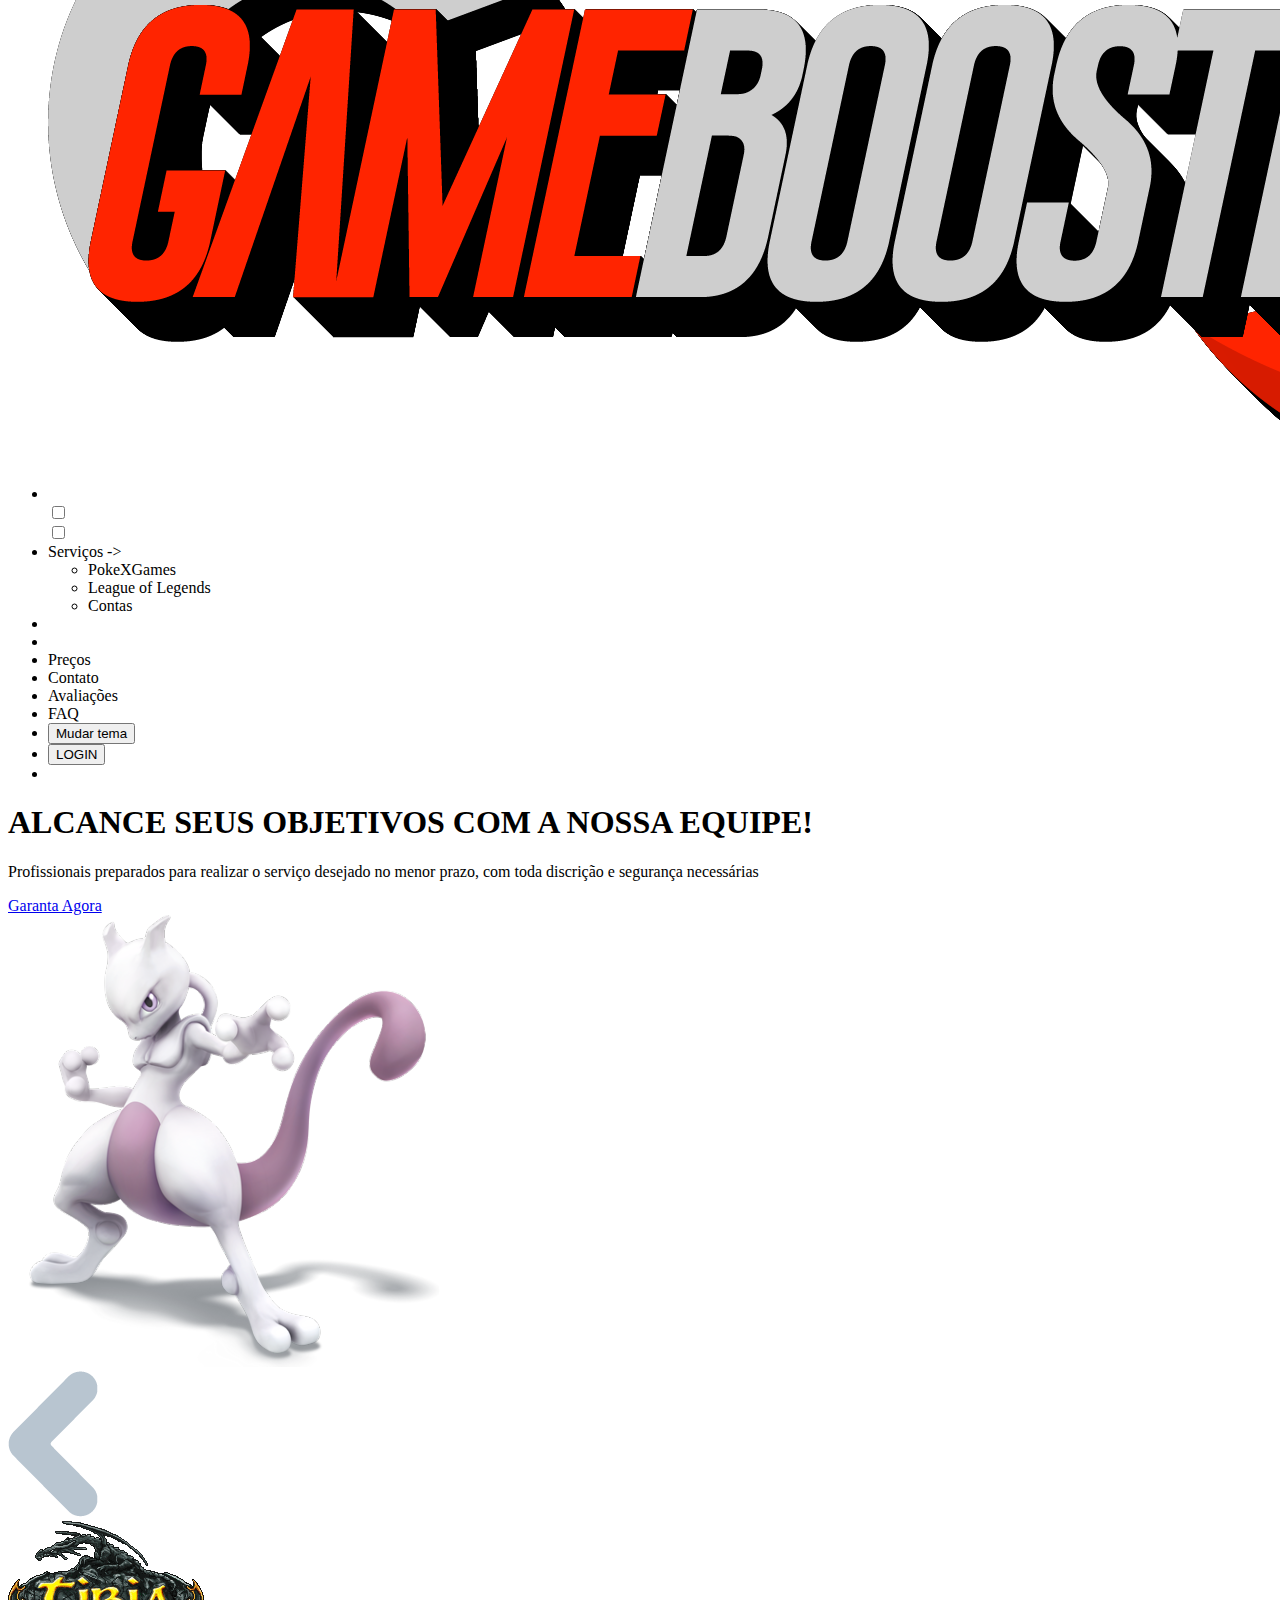
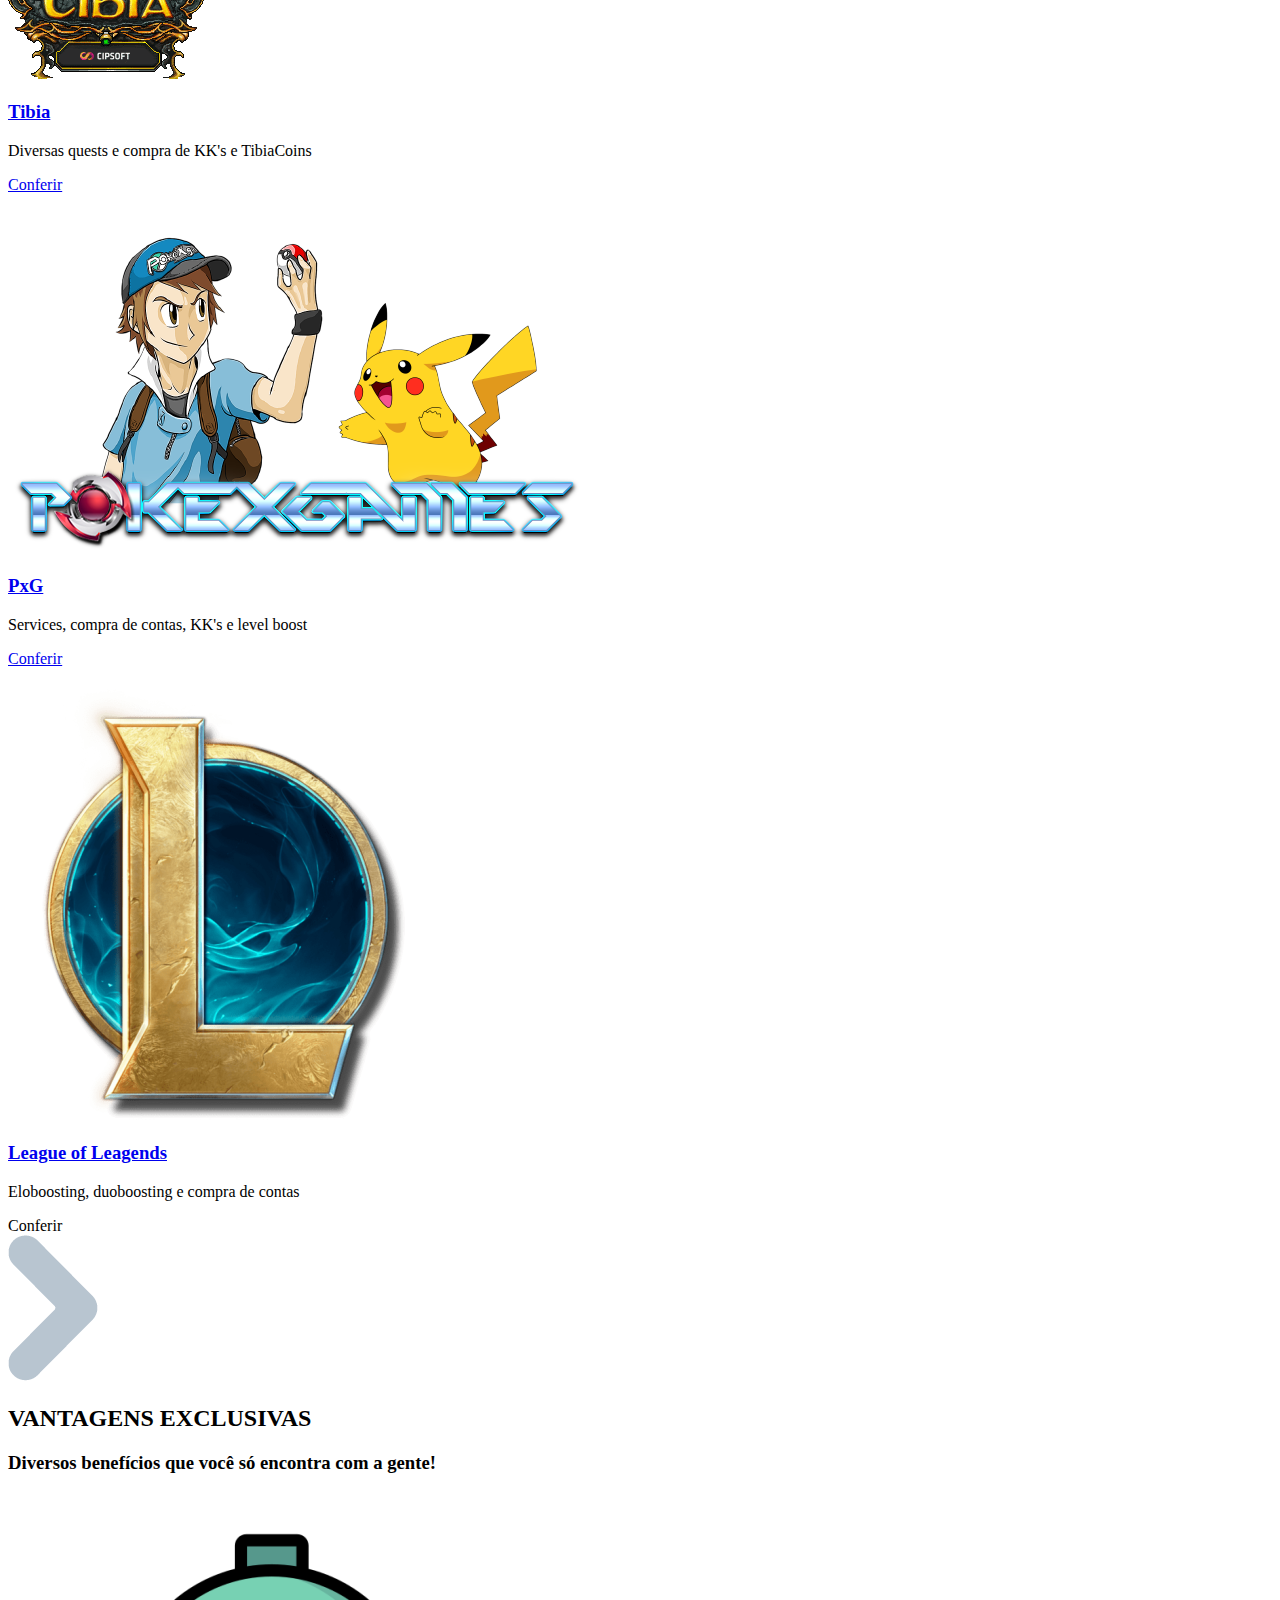
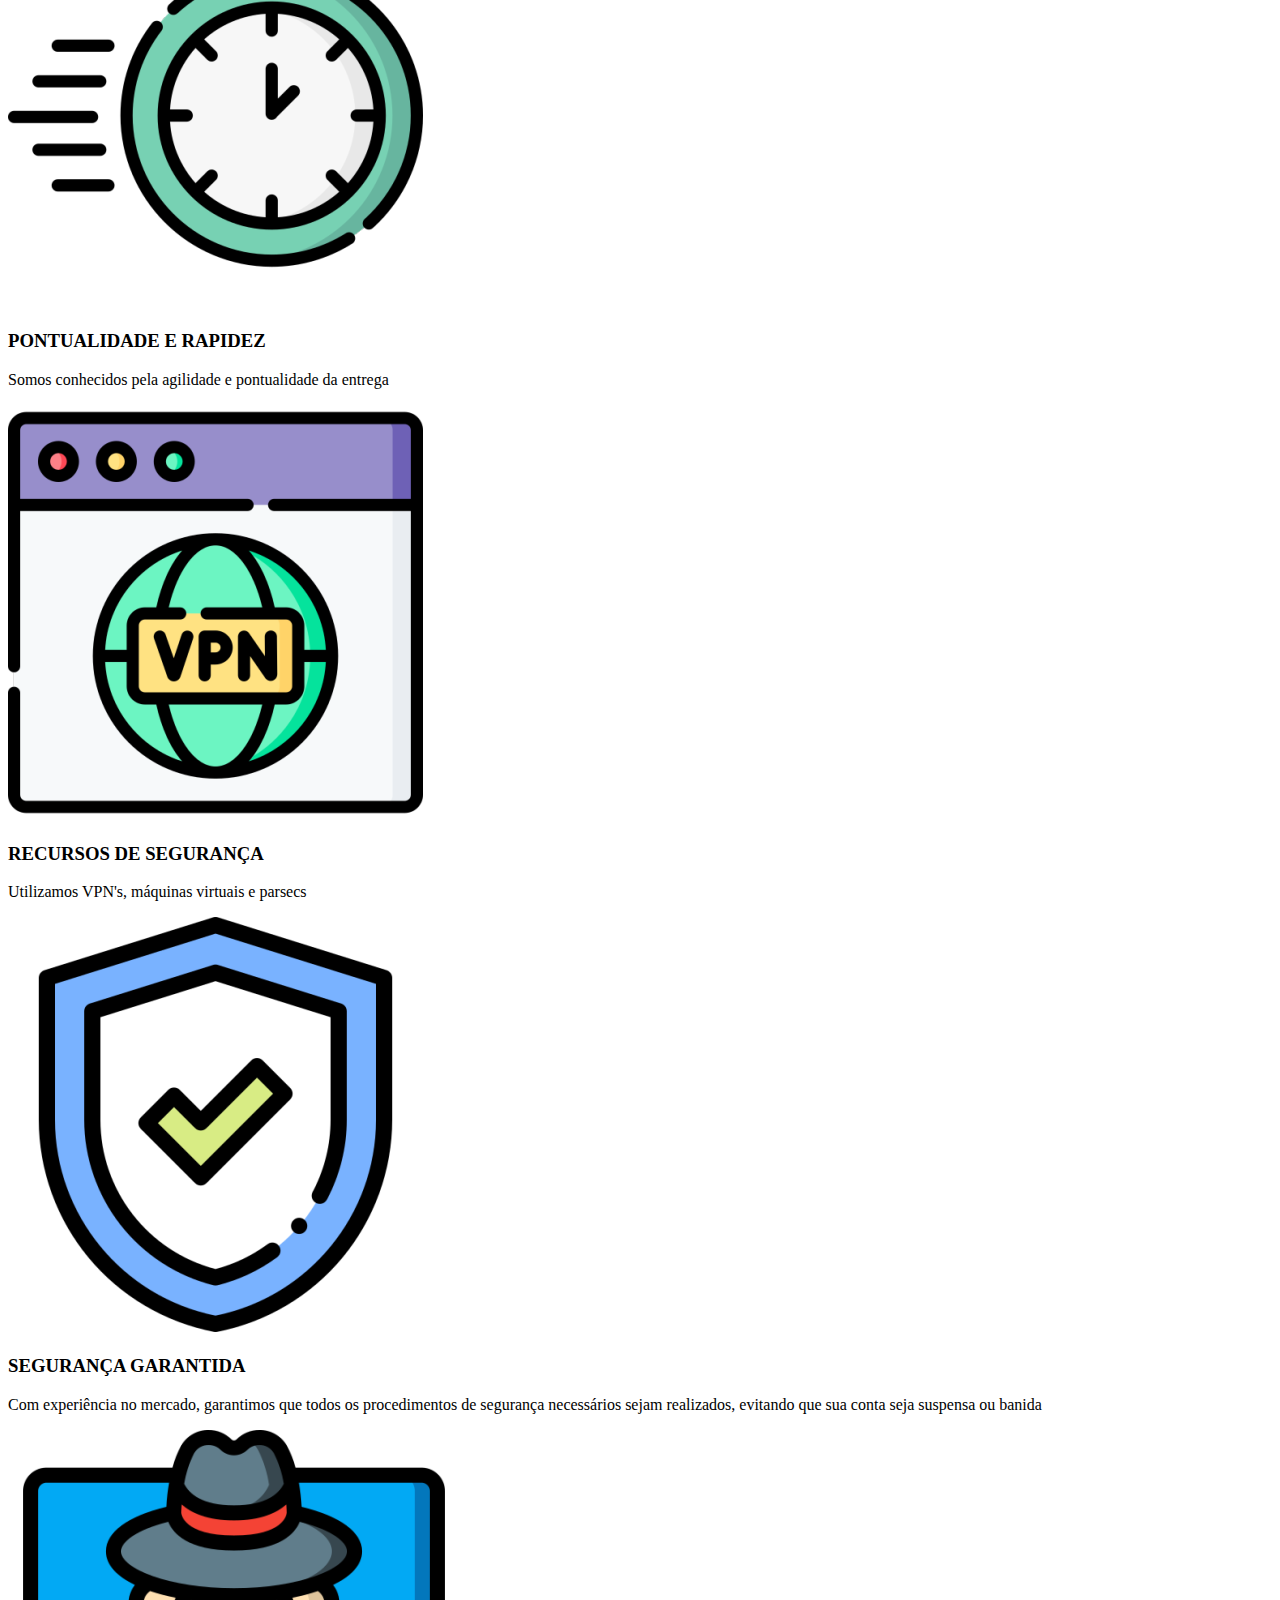
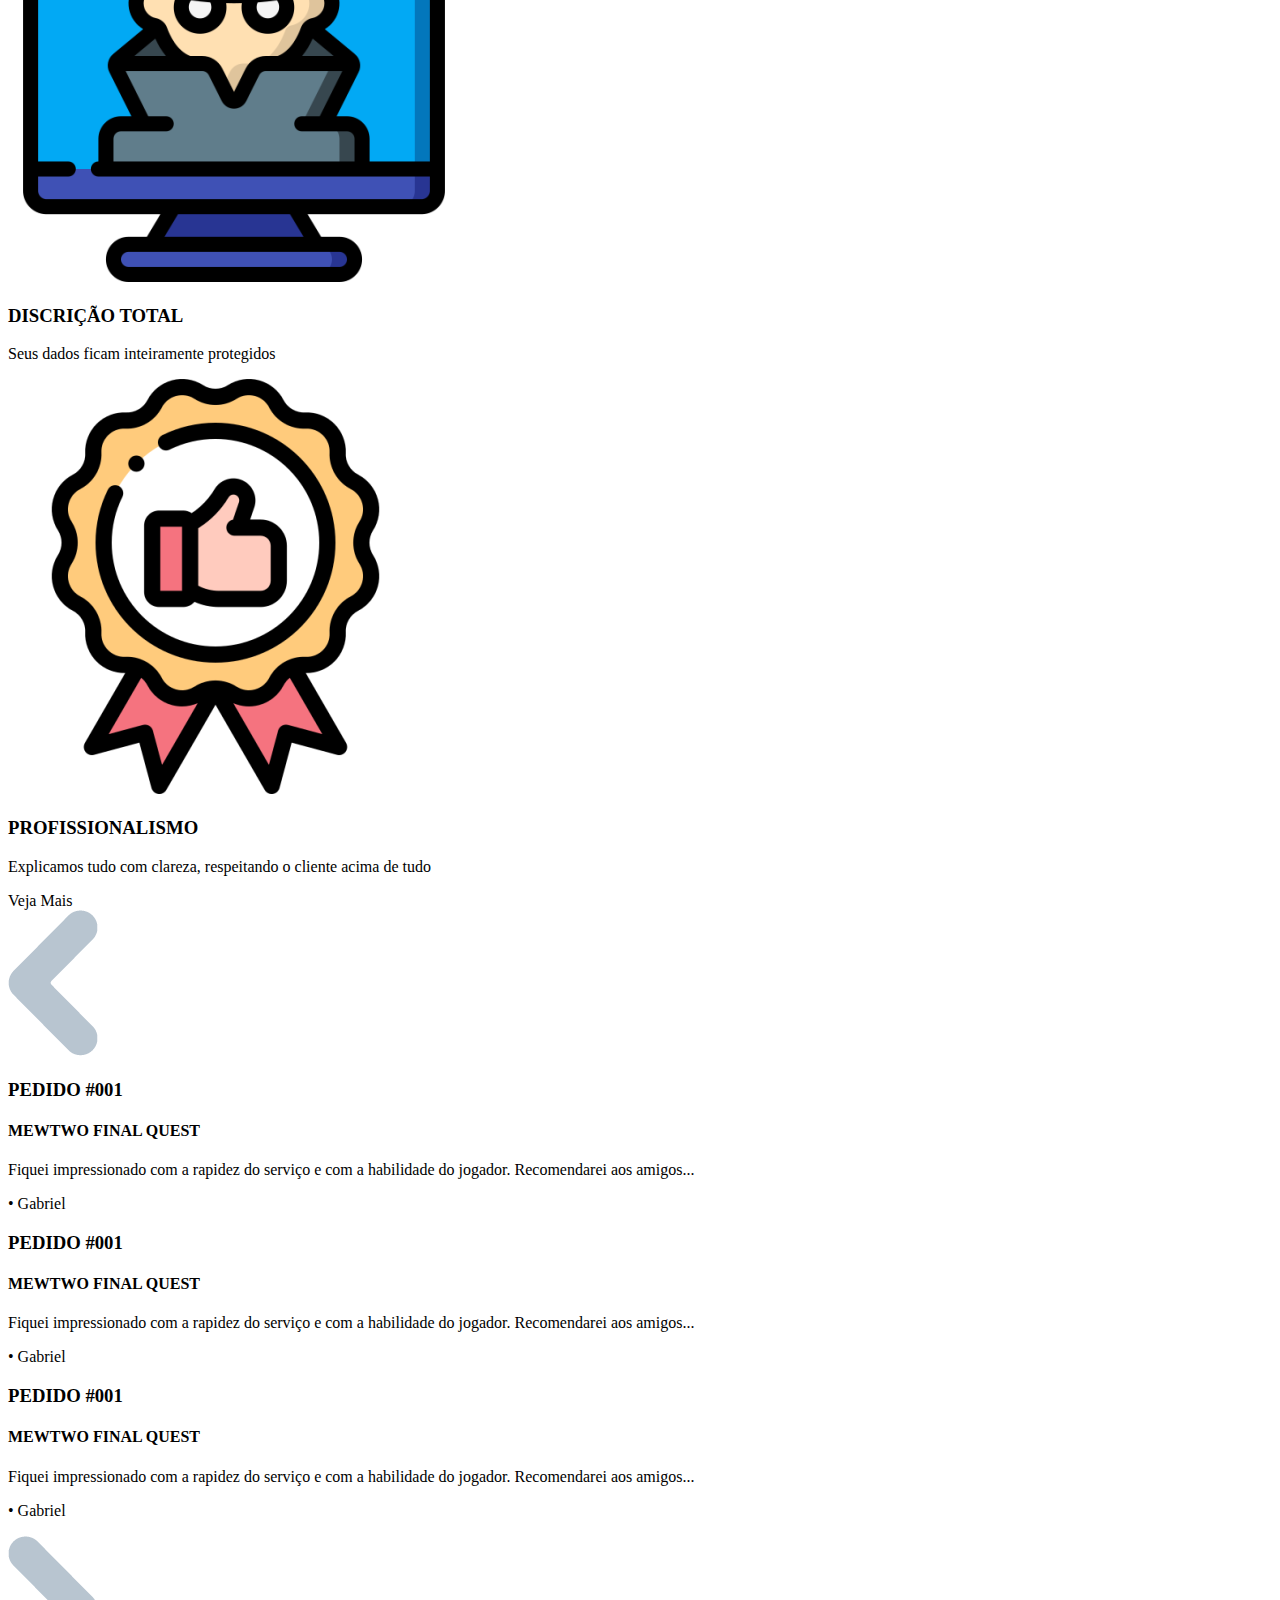
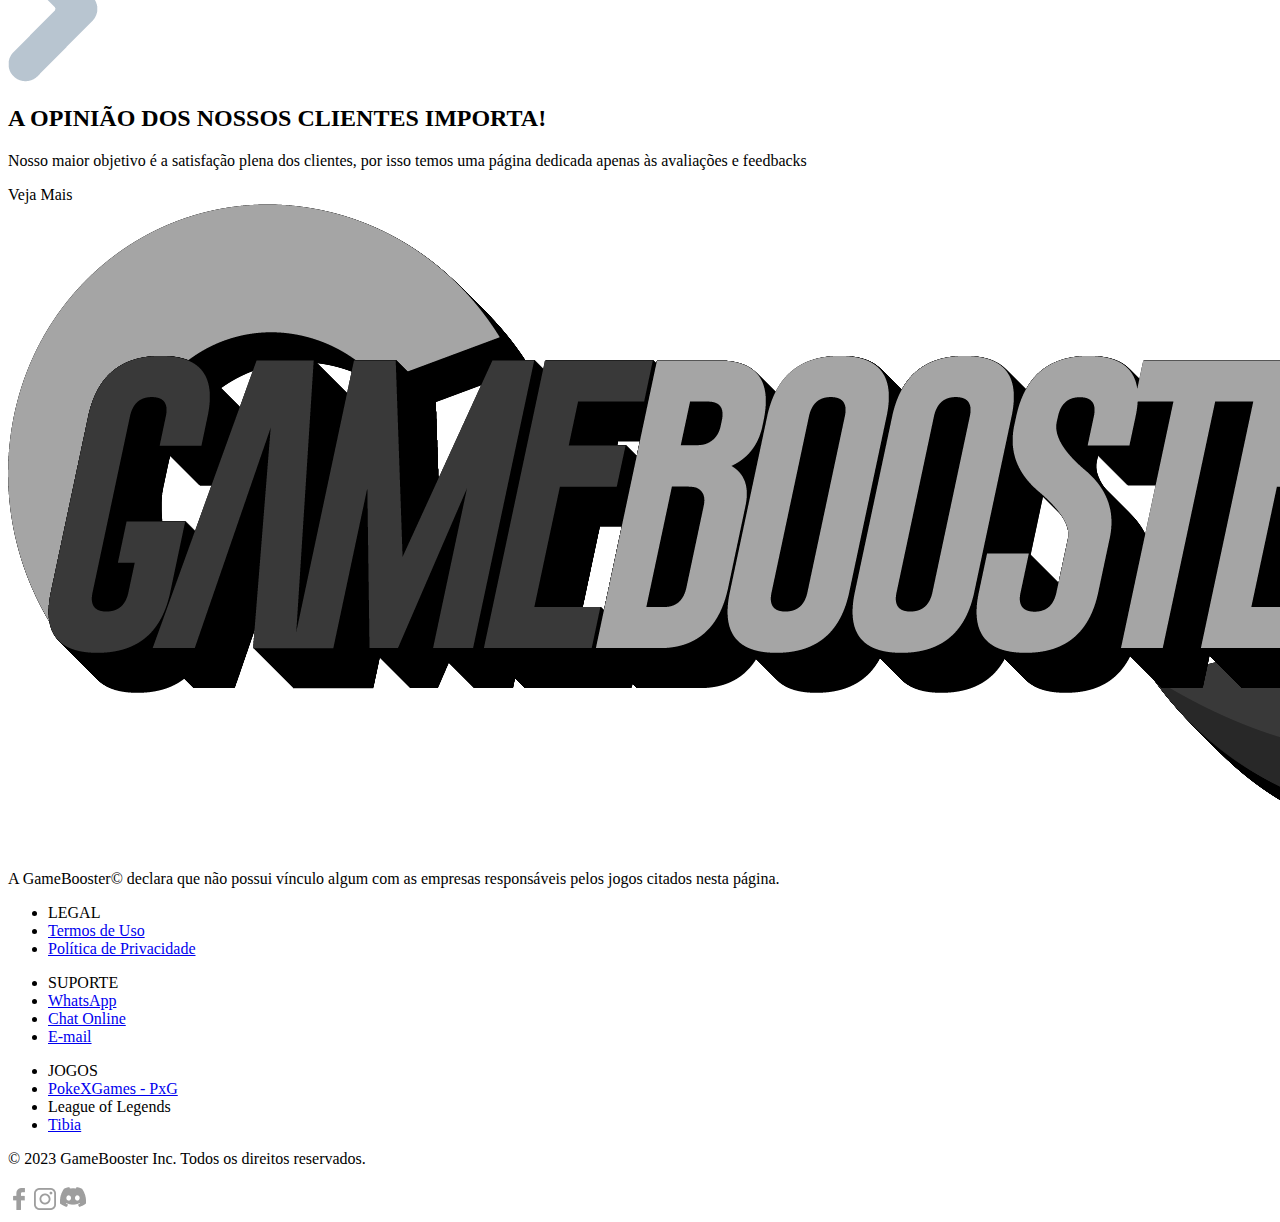
==== commit d172c26e: "Tentativa de Arrumar o CSS e Script" ====
--- a/src/main/resources/templates/index.html
+++ b/src/main/resources/templates/index.html
@@ -4,11 +4,11 @@
 <head>
     <meta charset="UTF-8">
     <meta name="viewport" content="width=device-width, initial-scale=1.0, shrink-to-fit=no">
-    <link rel="stylesheet" href="../static/css/common.css">
-    <link rel="stylesheet" href="../static/css/home.css">
-    <script src="../static/script/script.js" defer></script>
-    <script src="../static/script/home.js" defer></script>
-    <script src="../static/script/login.js" defer></script>
+    <link rel="stylesheet" th:href="../static/css/common.css">
+    <link rel="stylesheet" th:href="../static/css/home.css">
+    <script th:src="../static/script/script.js" defer></script>
+    <script th:src="../static/script/home.js" defer></script>
+    <script th:src="../static/script/login.js" defer></script>
     <title>GameBooster</title>
 </head>
 
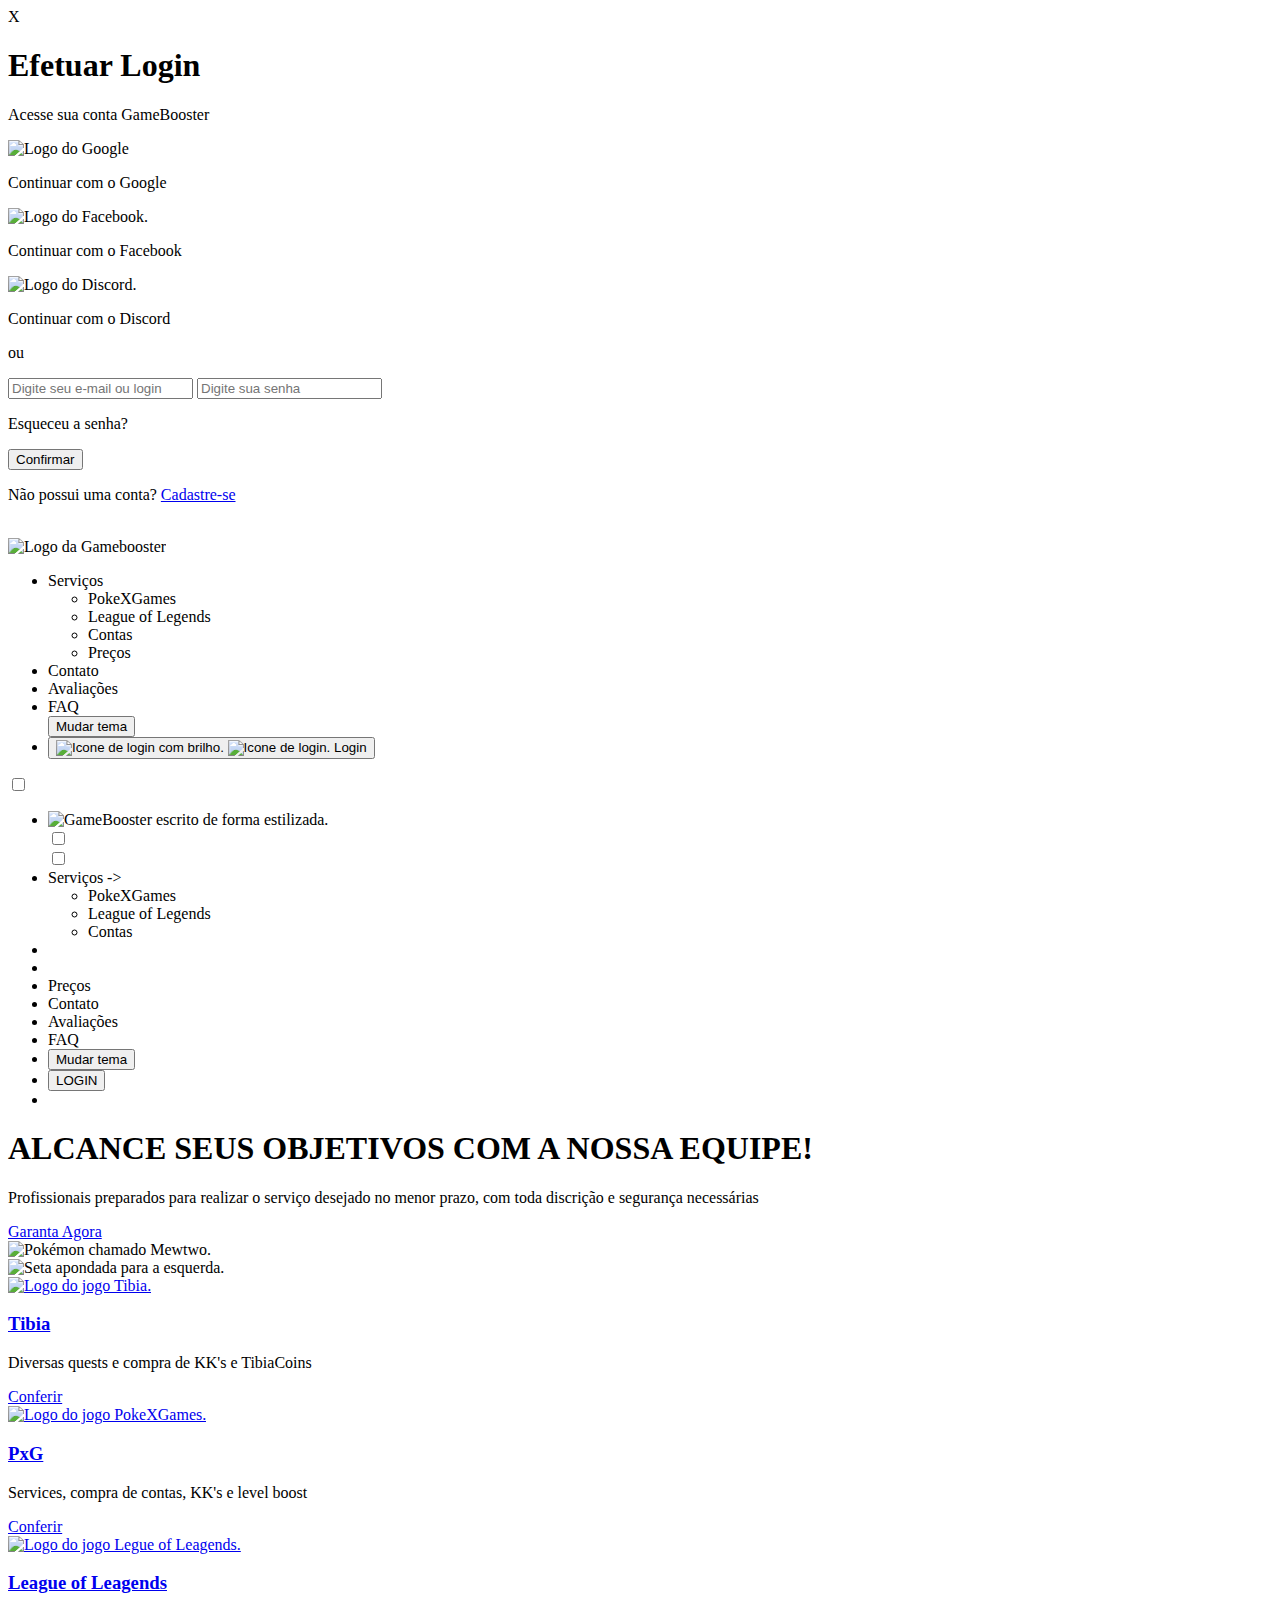
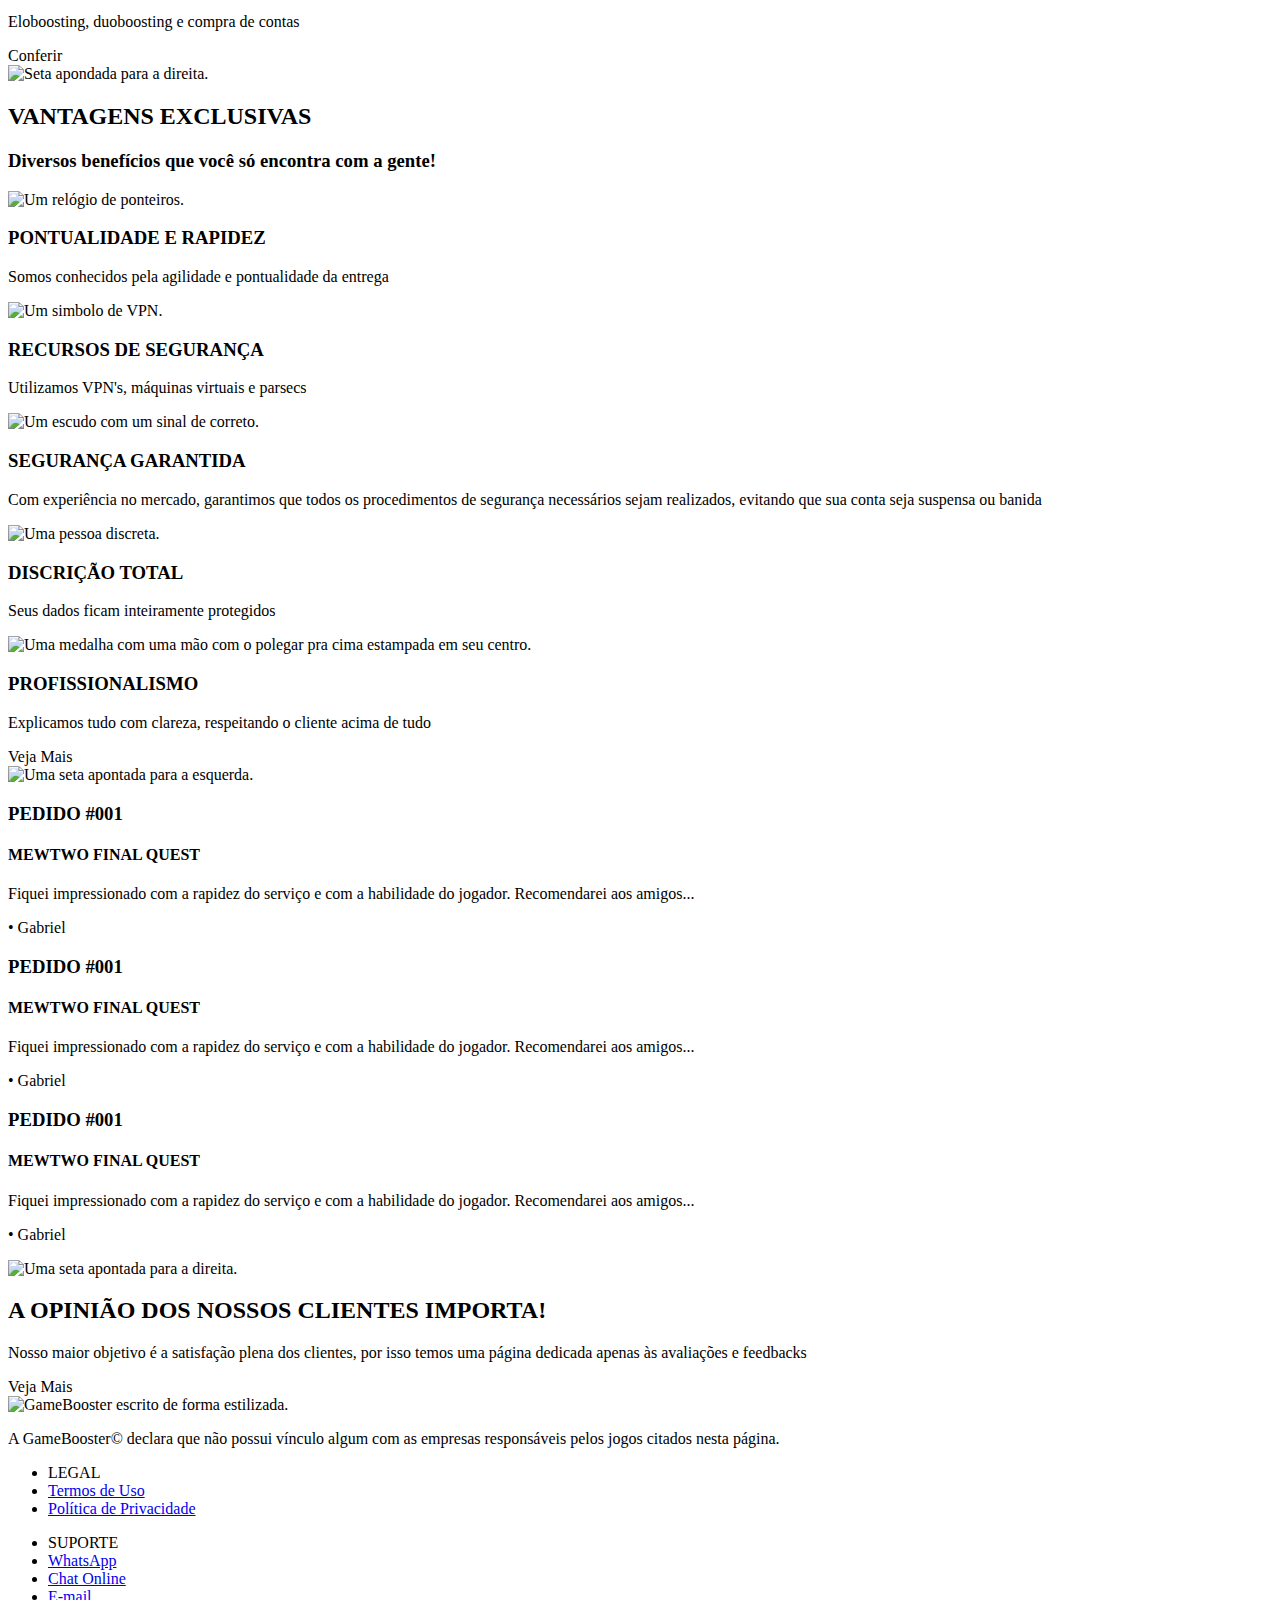
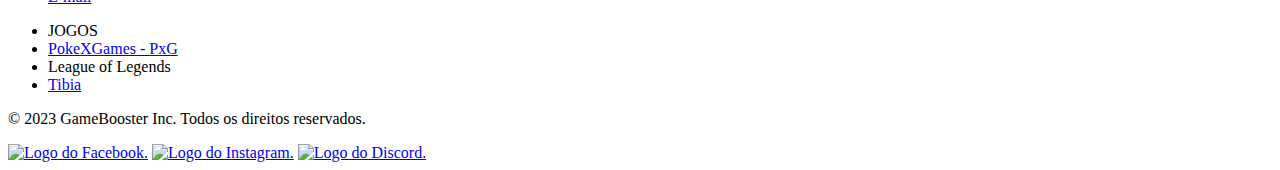
==== commit bfcb03f1: "CSS, scripts e imagens corretamente referenciados" ====
--- a/src/main/resources/templates/index.html
+++ b/src/main/resources/templates/index.html
@@ -4,11 +4,11 @@
 <head>
     <meta charset="UTF-8">
     <meta name="viewport" content="width=device-width, initial-scale=1.0, shrink-to-fit=no">
-    <link rel="stylesheet" th:href="../static/css/common.css">
-    <link rel="stylesheet" th:href="../static/css/home.css">
-    <script th:src="../static/script/script.js" defer></script>
-    <script th:src="../static/script/home.js" defer></script>
-    <script th:src="../static/script/login.js" defer></script>
+    <link rel="stylesheet" href="/css/common.css">
+    <link rel="stylesheet" href="/css/home.css">
+    <script src="/script/script.js" defer></script>
+    <script src="/script/home.js" defer></script>
+    <script src="/script/login.js" defer></script>
     <title>GameBooster</title>
 </head>
 
@@ -29,17 +29,17 @@
 
                 <div class="continuar-ops">
                     <div class="continuar">
-                        <img src="../static/imagens/google.png" alt="Logo do Google">
+                        <img src="/imagens/google.png" alt="Logo do Google">
                         <p>Continuar com o Google</p>
                     </div>
 
                     <div class="continuar">
-                        <img src="../static/imagens/facebook.png" alt="Logo do Facebook.">
+                        <img src="/imagens/facebook.png" alt="Logo do Facebook.">
                         <p>Continuar com o Facebook</p>
                     </div>
 
                     <div class="continuar">
-                        <img src="../static/imagens/discord-icon.png" alt="Logo do Discord.">
+                        <img src="/imagens/discord-icon.png" alt="Logo do Discord.">
                         <p>Continuar com o Discord</p>
                     </div>
                 </div>
@@ -70,7 +70,7 @@
                             <p class="nao-conta">Não possui uma conta? <a class="cadastre" href="#">Cadastre-se</a></p>
                         </div>
                     </form>
-                    <img src="../static/imagens/ZKZg.gif" alt="" class="loading-gif"/>
+                    <img src="/imagens/ZKZg.gif" alt="" class="loading-gif"/>
                 </div>
 
             </div>
@@ -81,7 +81,7 @@
         <div class="container-header">
             <div class="logo-header">
                 <a class="logo-cv" th:href="@{/}">
-                    <img class="logo-cv" src="../static/imagens/logo-cv.png" alt="Logo da Gamebooster">
+                    <img class="logo-cv" src="/imagens/logo-cv.png" alt="Logo da Gamebooster">
                 </a>
             </div>
 
@@ -103,8 +103,8 @@
                     <button id="theme-button">Mudar tema</button>
                     <li>
                         <button id="botao-login">
-                            <img class="passar-c" src="../static/imagens/avatar-brilho.svg" alt="Icone de login com brilho.">
-                            <img class="mostrada" src="../static/imagens/avatar.svg" alt="Icone de login.">
+                            <img class="passar-c" src="/imagens/avatar-brilho.svg" alt="Icone de login com brilho.">
+                            <img class="mostrada" src="/imagens/avatar.svg" alt="Icone de login.">
                             <span>Login</span>
                         </button>
                     </li>
@@ -127,7 +127,7 @@
 
                     <ul class="menu">
                         <li class="menu-ham-tipog">
-                            <a th:href="@{/}"><img src="../static/imagens/tipografia.png"
+                            <a th:href="@{/}"><img src="/imagens/tipografia.png"
                                     alt="GameBooster escrito de forma estilizada."></a>
 
                             <div class="menu-x">
@@ -184,17 +184,17 @@
             </div>
 
             <div class="imagem-mewtwo">
-                <img src="../static/imagens/mewtwo.png" alt="Pokémon chamado Mewtwo.">
+                <img src="/imagens/mewtwo.png" alt="Pokémon chamado Mewtwo.">
             </div>
         </section>
 
         <section class="caixa-setas">
 
-            <img class="seta-esquerda seta" src="../static/imagens/seta-esquerda.png" alt="Seta apondada para a esquerda.">
+            <img class="seta-esquerda seta" src="/imagens/seta-esquerda.png" alt="Seta apondada para a esquerda.">
 
             <div class="container2">
                 <div class="caixa-jogos tibia-esquerda">
-                    <a href="#"><img class="logo-jogos" src="../static/imagens/logo-tibia.gif" alt="Logo do jogo Tibia."></a>
+                    <a href="#"><img class="logo-jogos" src="/imagens/logo-tibia.gif" alt="Logo do jogo Tibia."></a>
 
                     <a href="#">
                         <h3>Tibia</h3>
@@ -208,7 +208,7 @@
                 </div>
 
                 <div class="caixa-jogos">
-                    <a href="#"><img class="logo-jogos" src="../static/imagens/logo-pxg.png" alt="Logo do jogo PokeXGames."></a>
+                    <a href="#"><img class="logo-jogos" src="/imagens/logo-pxg.png" alt="Logo do jogo PokeXGames."></a>
 
                     <a href="#">
                         <h3>PxG</h3>
@@ -222,7 +222,7 @@
                 </div>
 
                 <div class="caixa-jogos">
-                    <a href="#"><img class="logo-jogos" src="../static/imagens/logo-lol.png"
+                    <a href="#"><img class="logo-jogos" src="/imagens/logo-lol.png"
                             alt="Logo do jogo Legue of Leagends."></a>
 
                     <a href="#">
@@ -238,7 +238,7 @@
 
             </div>
 
-            <img class="seta-direita seta" src="../static/imagens/seta-direita.png" alt="Seta apondada para a direita.">
+            <img class="seta-direita seta" src="/imagens/seta-direita.png" alt="Seta apondada para a direita.">
 
         </section>
 
@@ -259,7 +259,7 @@
             <div class="container-van">
                 <div class="van-flex">
                     <div class="caixa-vantagem">
-                        <img src="../static/imagens/pontualidade.png" alt="Um relógio de ponteiros.">
+                        <img src="/imagens/pontualidade.png" alt="Um relógio de ponteiros.">
 
                         <h3>PONTUALIDADE E RAPIDEZ</h3>
 
@@ -267,7 +267,7 @@
                     </div>
 
                     <div class="caixa-vantagem">
-                        <img src="../static/imagens/vpn.png" alt="Um simbolo de VPN.">
+                        <img src="/imagens/vpn.png" alt="Um simbolo de VPN.">
 
                         <h3>RECURSOS DE SEGURANÇA</h3>
 
@@ -276,7 +276,7 @@
                 </div>
 
                 <div class="caixa-vantagem-c">
-                    <img src="../static/imagens/seguranca.png" alt="Um escudo com um sinal de correto.">
+                    <img src="/imagens/seguranca.png" alt="Um escudo com um sinal de correto.">
 
                     <h3>SEGURANÇA GARANTIDA</h3>
 
@@ -286,7 +286,7 @@
 
                 <div class="van-flex van-baixo">
                     <div class="caixa-vantagem">
-                        <img src="../static/imagens/discricao.png" alt="Uma pessoa discreta.">
+                        <img src="/imagens/discricao.png" alt="Uma pessoa discreta.">
 
                         <h3>DISCRIÇÃO TOTAL</h3>
 
@@ -294,7 +294,7 @@
                     </div>
 
                     <div class="caixa-vantagem profissionalismo">
-                        <img src="../static/imagens/qualidade.png"
+                        <img src="/imagens/qualidade.png"
                             alt="Uma medalha com uma mão com o polegar pra cima estampada em seu centro.">
 
                         <h3>PROFISSIONALISMO</h3>
@@ -314,7 +314,7 @@
             <div class="container-bolinhas">
                 <div class="mini-avaliacao">
 
-                    <img class="seta-esquerda-av-demo" src="../static/imagens/seta-esquerda.png"
+                    <img class="seta-esquerda-av-demo" src="/imagens/seta-esquerda.png"
                         alt="Uma seta apontada para a esquerda.">
 
                     <div class="rolagem-av">
@@ -380,7 +380,7 @@
                         </div>
                     </div>
 
-                    <img class="seta-direita-av-demo" src="../static/imagens/seta-direita.png"
+                    <img class="seta-direita-av-demo" src="/imagens/seta-direita.png"
                         alt="Uma seta apontada para a direita.">
                 </div>
 
@@ -412,7 +412,7 @@
         <div class="footer-area">
             <div class="caixa-footer">
                 <div class="declaracao">
-                    <img class="tipografia-pb" src="../static/imagens/tipografia-PeB.png"
+                    <img class="tipografia-pb" src="/imagens/tipografia-PeB.png"
                         alt="GameBooster escrito de forma estilizada.">
                     <p>A GameBooster© declara que não possui vínculo algum com as empresas responsáveis pelos jogos
                         citados nesta página.</p>
@@ -446,16 +446,16 @@
             <div class="footer-final">
                 <p>© 2023 GameBooster Inc. Todos os direitos reservados.</p>
                 <div class="flex-logos-footer">
-                    <a href="#"><img class="logos-footer" src="../static/imagens/facebook-logo-b.png" alt="Logo do Facebook."></a>
-                    <a href="#"><img class="logos-footer" src="../static/imagens/instagram-logo-b.png"
+                    <a href="#"><img class="logos-footer" src="/imagens/facebook-logo-b.png" alt="Logo do Facebook."></a>
+                    <a href="#"><img class="logos-footer" src="/imagens/instagram-logo-b.png"
                             alt="Logo do Instagram."></a>
-                    <a href="#"><img class="logos-footer" src="../static/imagens/discord-logo-b.png" alt="Logo do Discord."></a>
+                    <a href="#"><img class="logos-footer" src="/imagens/discord-logo-b.png" alt="Logo do Discord."></a>
                 </div>
             </div>
         </div>
     </footer>
-    <script src="../static/script/login.js" type="module"></script>
-    <script src="../static/script/script.js" defer></script>
+    <script src="/script/login.js" type="module"></script>
+    <script src="/script/script.js" defer></script>
 </body>
 
 </html>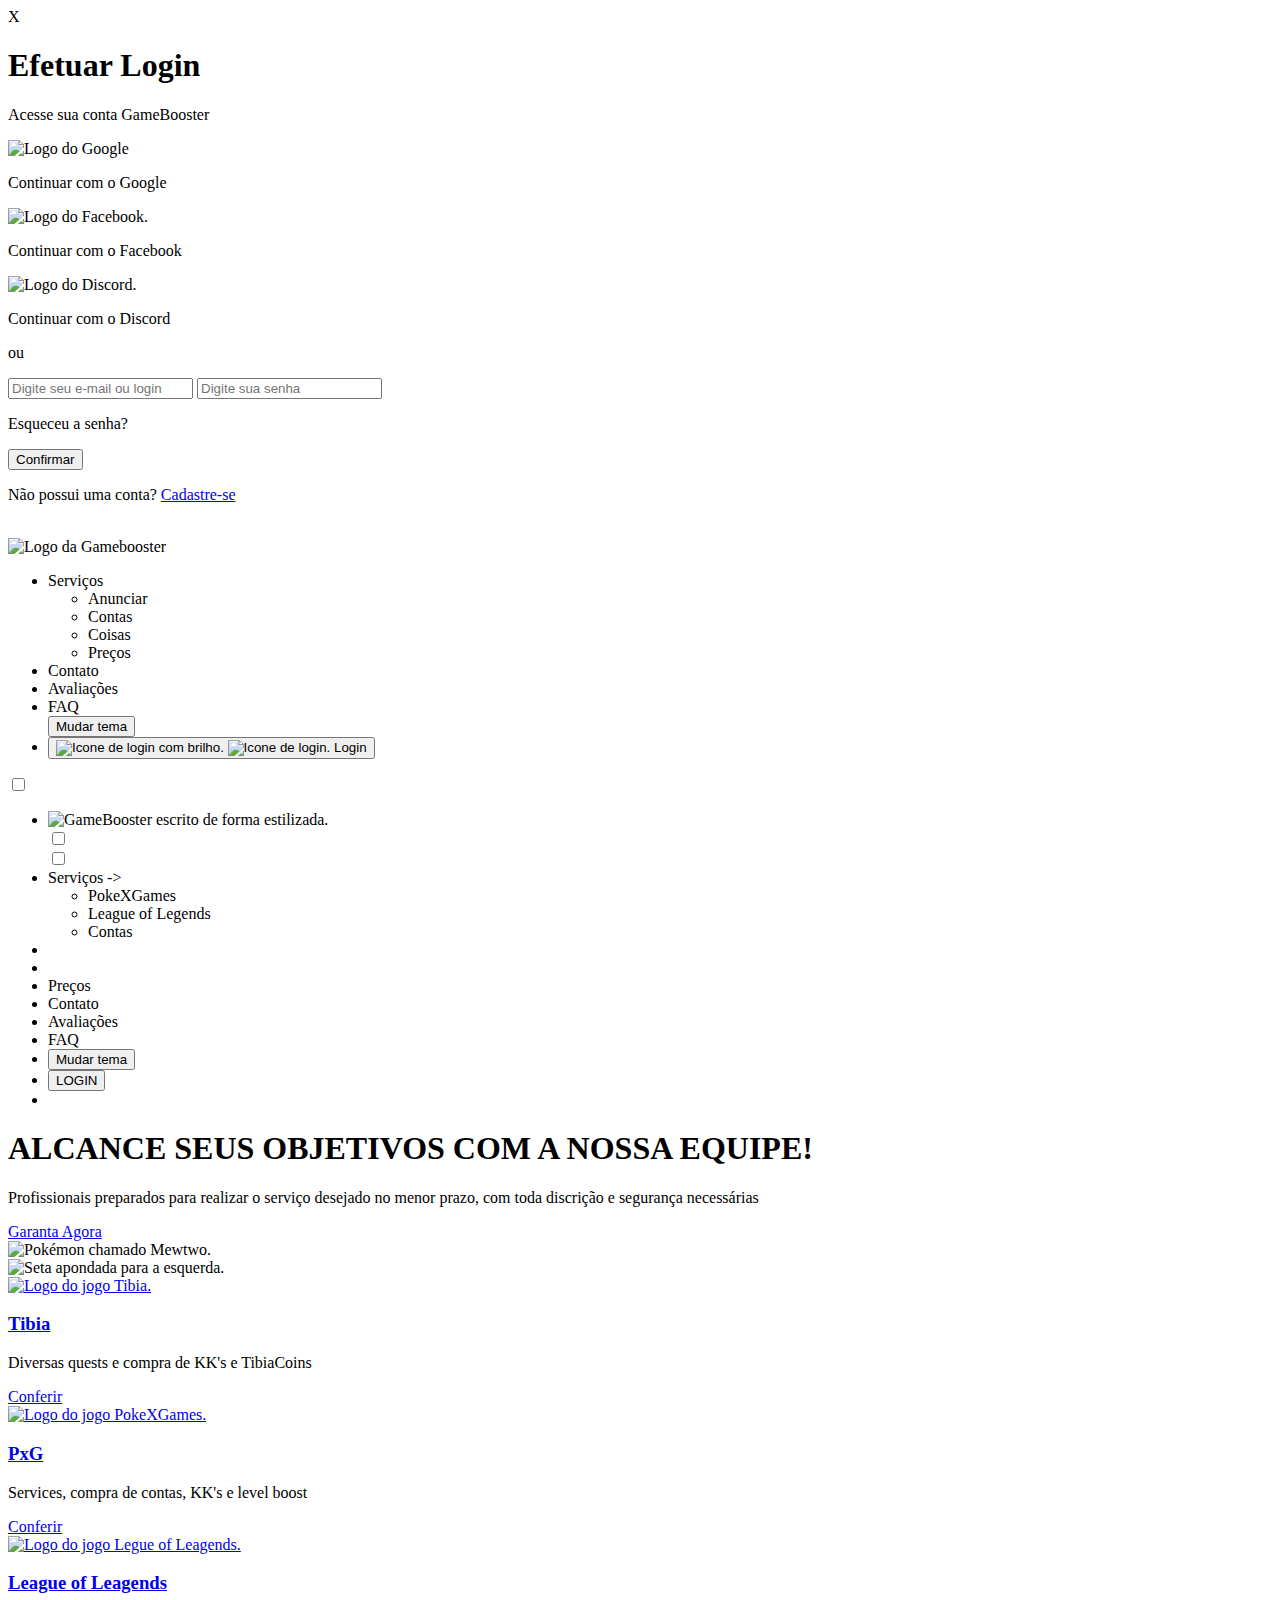
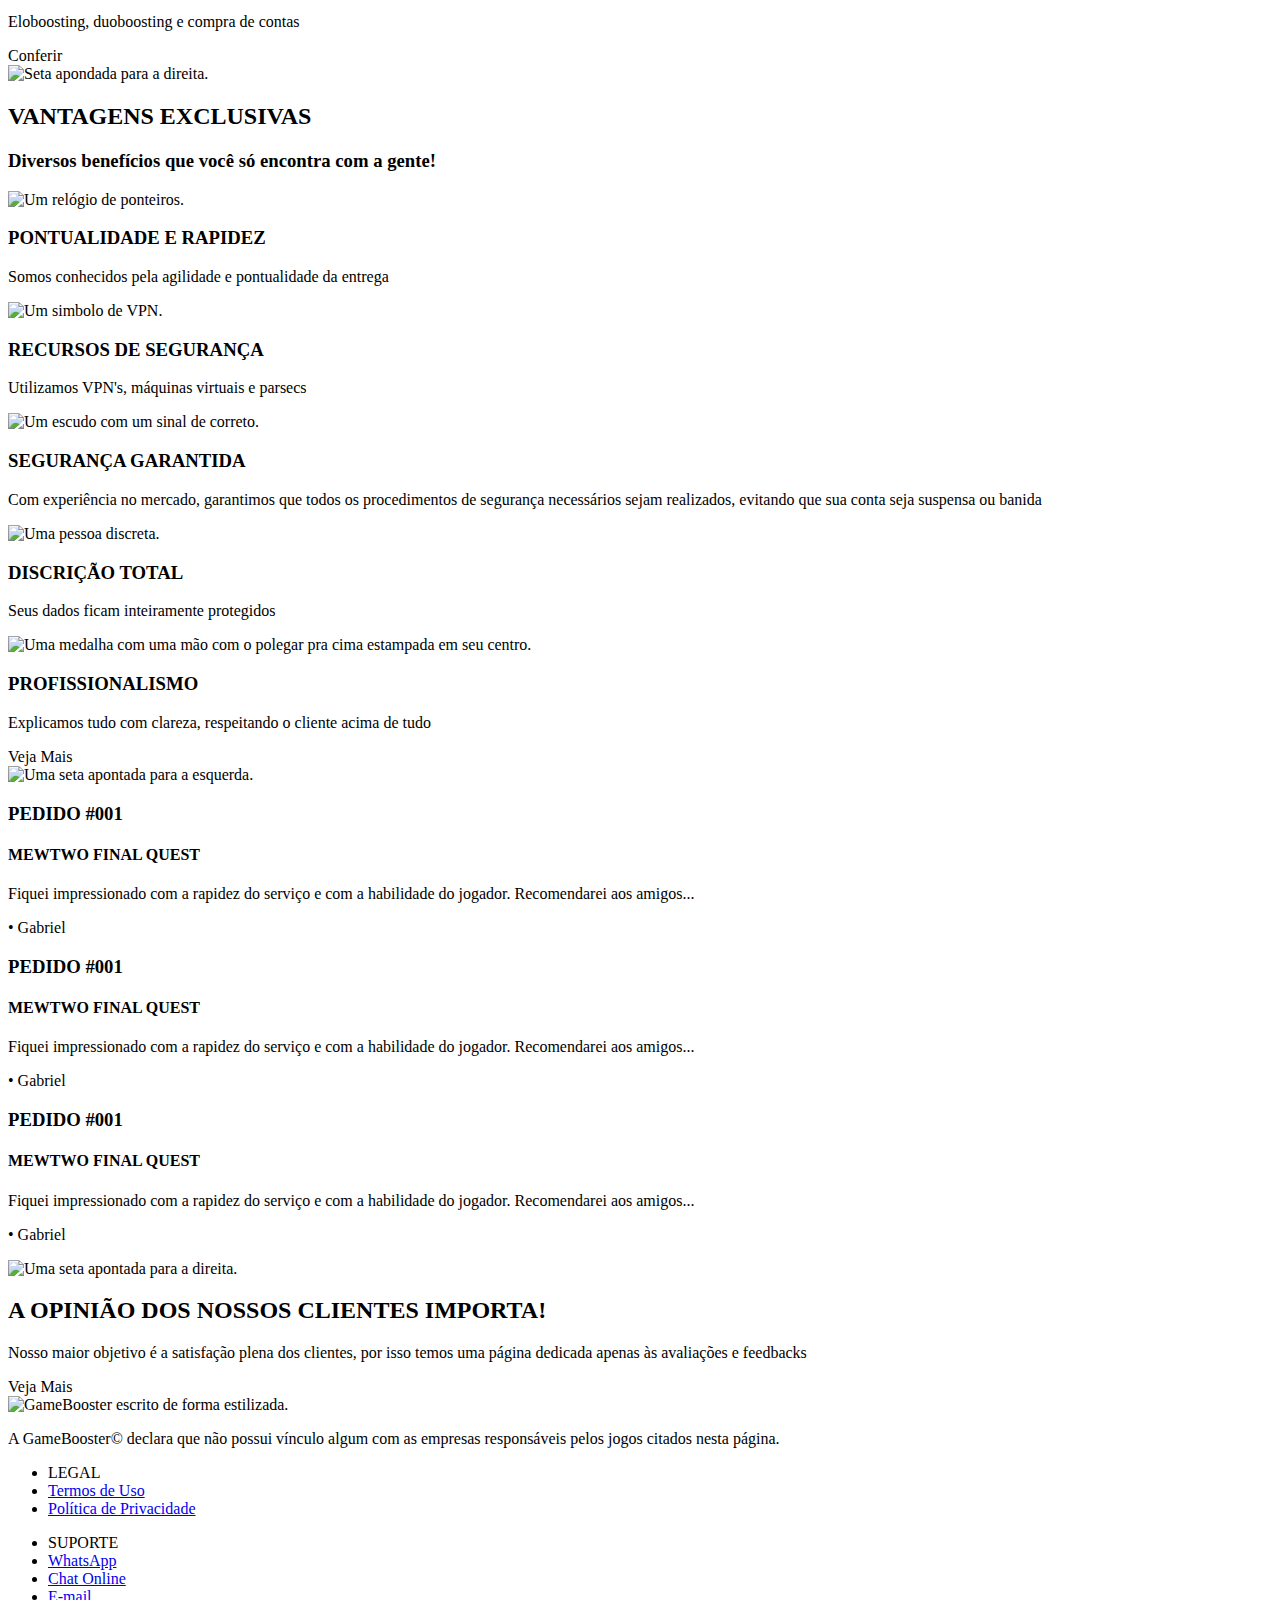
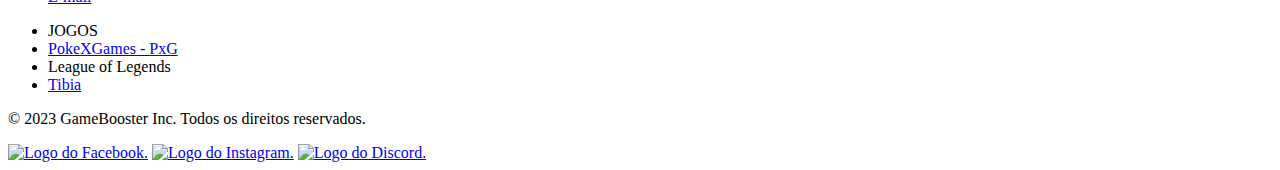
==== commit 3245fc75: "Alterações" ====
--- a/src/main/resources/templates/index.html
+++ b/src/main/resources/templates/index.html
@@ -91,9 +91,9 @@
                     <li class="container-servicos">
                         <span class="servicos">Serviços</span>
                         <ul class="caixa-servicos">
-                            <li><a th:href="@{/contas}" class="servico borda-f">PokeXGames</a></li>
-                            <li><a th:href="@{/lol}" class="servico borda-f">League of Legends</a></li>
-                            <li><a th:href="@{/contas}" class="servico borda-f">Contas</a></li>
+                            <li><a th:href="@{/anunciar}" class="servico borda-f">Anunciar</a></li>
+                            <li><a th:href="@{/contas_lista}" class="servico borda-f">Contas</a></li>
+                            <li><a th:href="@{/anunciar}" class="servico borda-f">Coisas</a></li>
                             <li><a th:href="@{/precos}" class="servico men">Preços</a></li>
                         </ul>
                     </li>
@@ -144,7 +144,7 @@
                             <span class="servicos-ham">Serviços -></span>
                             <ul class="caixa-servicos-2">
                                 <li class="servicosabcd" id="servico-a"><a th:href="@{/contas}">PokeXGames</a></li>
-                                <li class="servicosabcd" id="servico-b"><a th:href="@{/lol}">League of Legends</a></li>
+                                <li class="servicosabcd" id="servico-b"><a th:href="@{/contas_lista}">League of Legends</a></li>
                                 <li class="servicosabcd" id="servico-c"><a th:href="@{/contas}">Contas</a></li>
                                 <!-- <li class="servicosabcd" id="servico-d"><a th:href="@{/contas}">Contas</a></li> -->
                             </ul>
@@ -231,7 +231,7 @@
 
                     <p>Eloboosting, duoboosting e compra de contas</p>
 
-                    <a class="botao-laranja conferir" th:href="@{/lol}">
+                    <a class="botao-laranja conferir" th:href="@{/contas_lista}">
                         <div>Conferir</div>
                     </a>
                 </div>
@@ -436,7 +436,7 @@
                     <ul class="coluna-footer">
                         <li>JOGOS</li>
                         <li><a class="brilinho" href="#">PokeXGames - PxG</a></li>
-                        <li><a class="brilinho" th:href="@{/lol}">League of Legends</a></li>
+                        <li><a class="brilinho" th:href="@{/contas_lista}">League of Legends</a></li>
                         <li><a class="brilinho" href="#">Tibia</a></li>
                     </ul>
 
